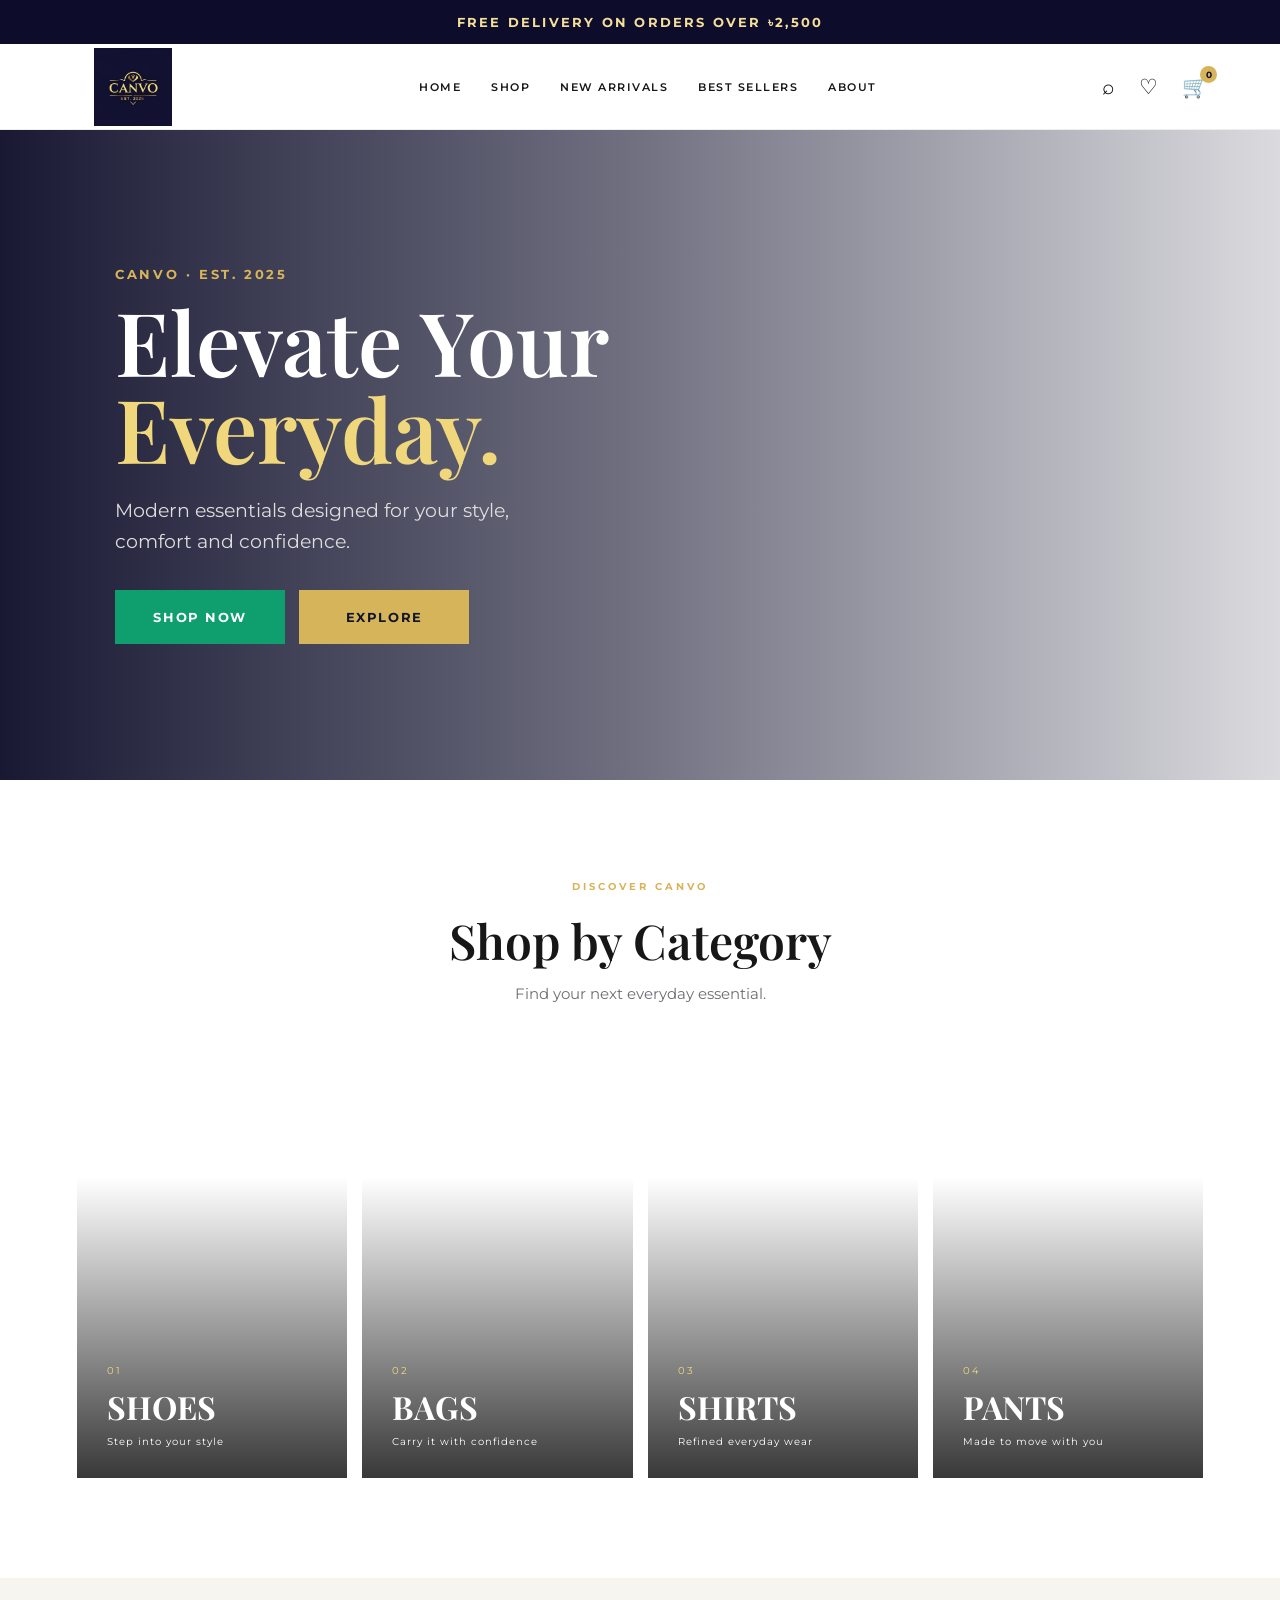
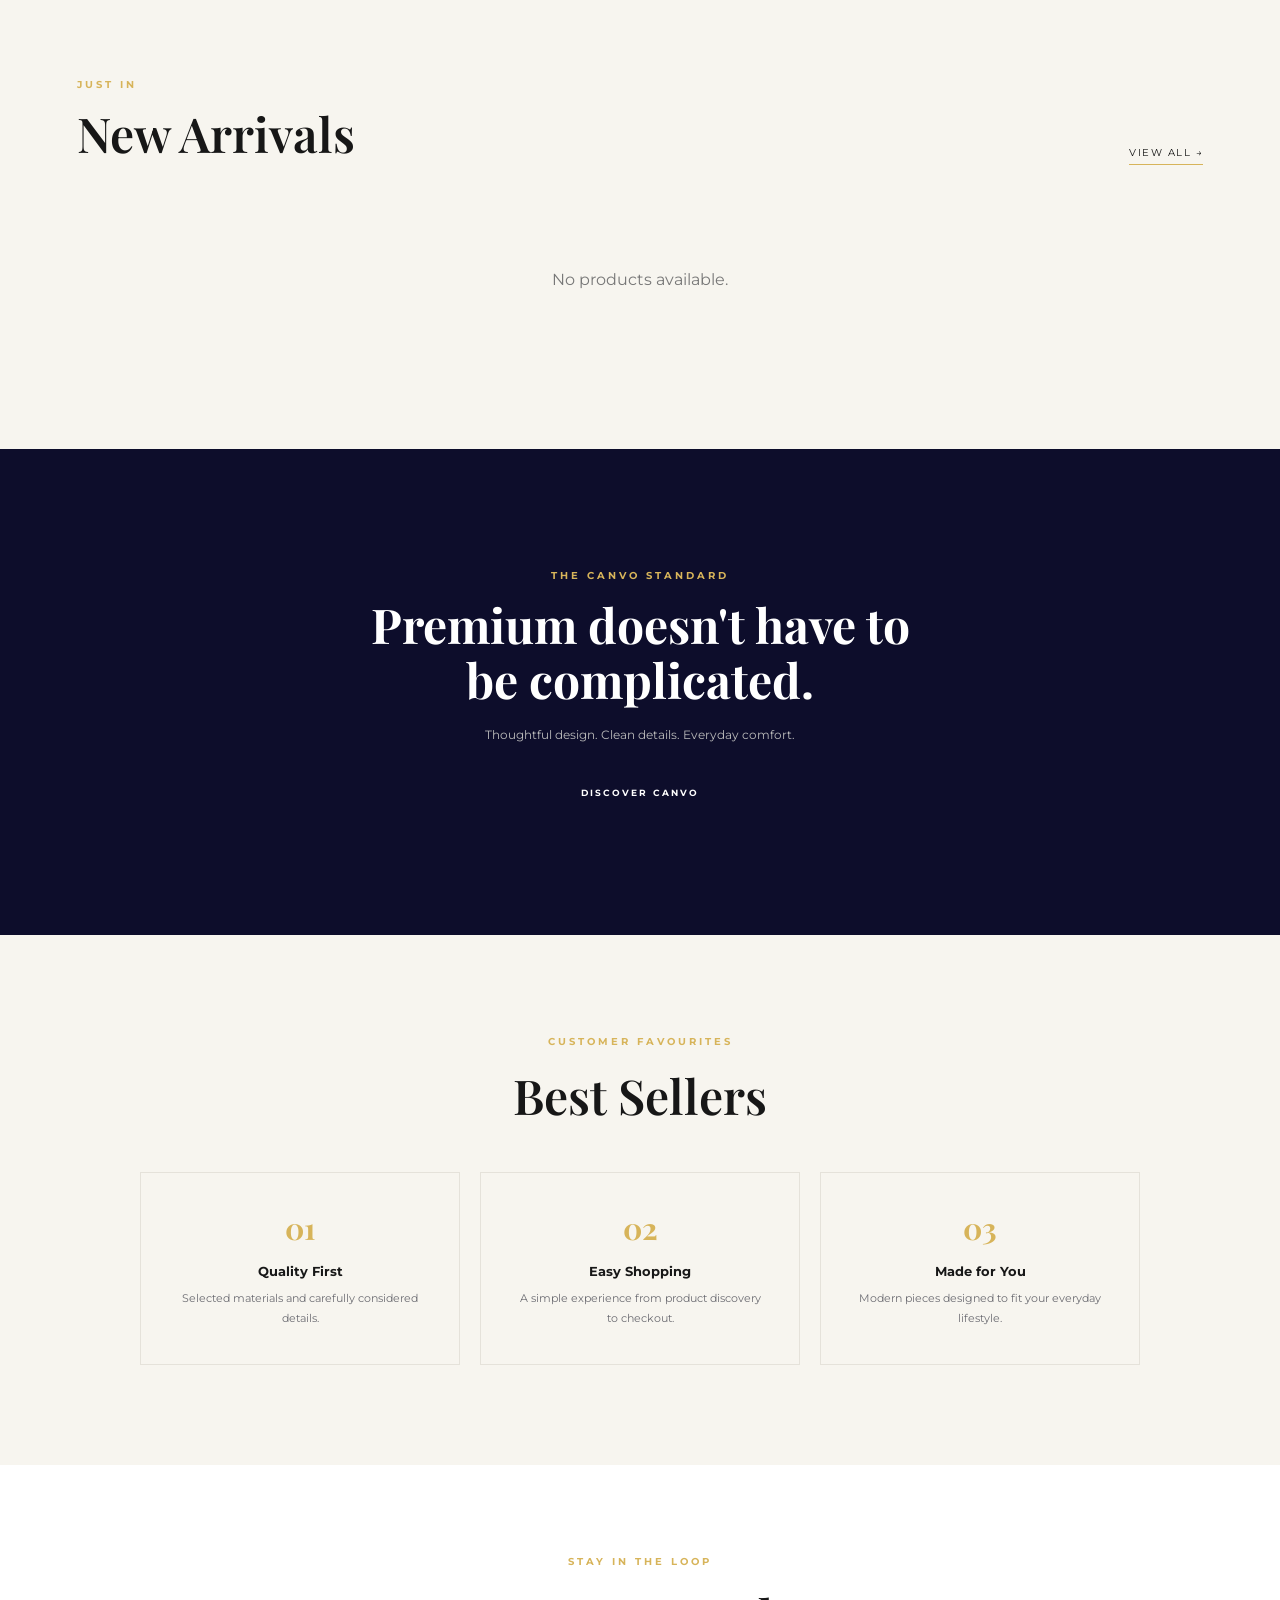
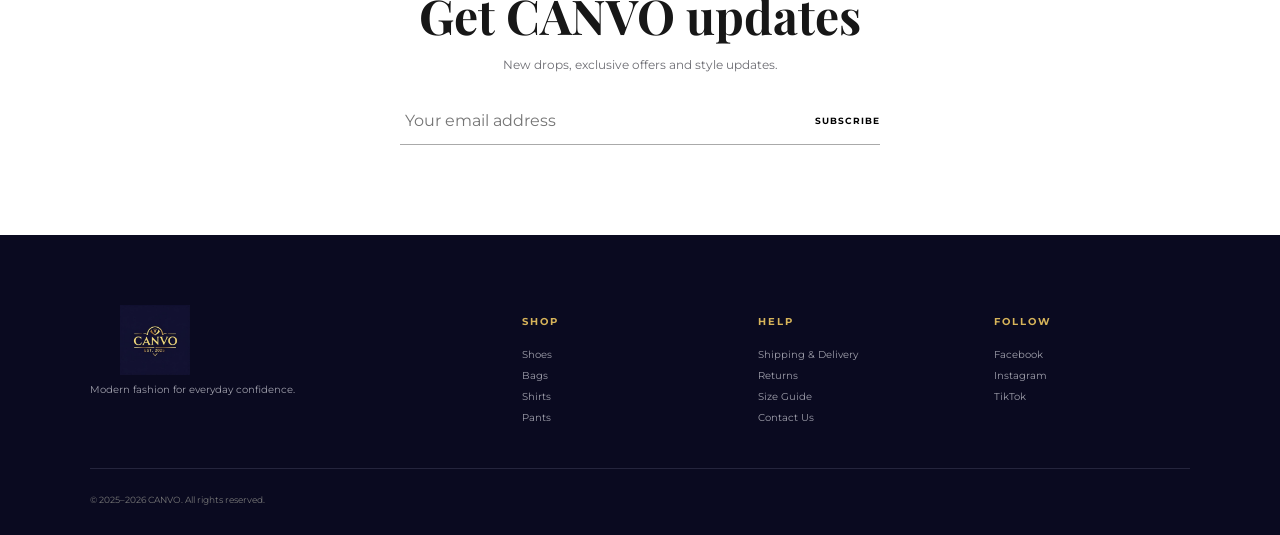
==== index.html @ d77556c6 "Update index.html" ====
<!DOCTYPE html>
<html lang="en">
<head>
  <meta charset="UTF-8">
  <meta name="viewport" content="width=device-width, initial-scale=1.0">

  <title>CANVO — Modern Fashion</title>

  <meta
    name="description"
    content="CANVO — Premium modern fashion. Shoes, bags, shirts and pants."
  >

  <link rel="preconnect" href="https://fonts.googleapis.com">
  <link rel="preconnect" href="https://fonts.gstatic.com" crossorigin>

  <link
    href="https://fonts.googleapis.com/css2?family=Montserrat:wght@400;500;600;700&family=Playfair+Display:wght@500;600;700&display=swap"
    rel="stylesheet"
  >

  <link rel="stylesheet" href="css/style.css">

  <!-- CANVO homepage improvements -->
  <style>
    .topbar {
      min-height: 44px !important;
      display: flex !important;
      align-items: center !important;
      justify-content: center !important;
      padding: 10px 16px !important;
      font-size: 13px !important;
      font-weight: 700 !important;
      letter-spacing: .17em !important;
      line-height: 1.4 !important;
      text-align: center !important;
    }
    .header { min-height: 86px !important; }
    .brand {
      display: inline-flex !important;
      width: 138px !important;
      height: 82px !important;
      align-items: center !important;
      justify-content: center !important;
      flex: 0 0 138px !important;
      overflow: visible !important;
    }
    .brand img {
      display: block !important;
      width: 126px !important;
      height: 78px !important;
      max-width: none !important;
      object-fit: contain !important;
    }
    .hero-content .eyebrow { font-size: 13px !important; letter-spacing: .2em !important; }
    .hero-content h1 { font-size: clamp(58px, 7vw, 88px) !important; line-height: .99 !important; }
    .hero-content .hero-text { font-size: clamp(16px, 1.45vw, 19px) !important; line-height: 1.65 !important; }
    .section-heading h2, .statement-inner h2, .newsletter h2 { font-size: clamp(36px, 4vw, 48px) !important; }
    .section-heading > p:not(.eyebrow) { font-size: 15px !important; }
    .hero-buttons { display: flex !important; flex-wrap: wrap !important; gap: 14px !important; }
    .hero-buttons .btn {
      min-width: 170px !important;
      min-height: 54px !important;
      padding: 16px 26px !important;
      display: inline-flex !important;
      align-items: center !important;
      justify-content: center !important;
      font-size: 13px !important;
      font-weight: 700 !important;
      letter-spacing: .12em !important;
      border: 1px solid transparent !important;
      transition: transform .18s ease, background .18s ease, color .18s ease !important;
    }
    .hero-buttons .btn-gold {
      background: #0f9f6e !important;
      border-color: #0f9f6e !important;
      color: #fff !important;
    }
    .hero-buttons .btn-gold:hover { background: #087653 !important; border-color: #087653 !important; transform: translateY(-2px); }
    .hero-buttons .btn-outline {
      background: #d6b45a !important;
      border-color: #d6b45a !important;
      color: #11152b !important;
    }
    .hero-buttons .btn-outline:hover { background: #efcf79 !important; border-color: #efcf79 !important; transform: translateY(-2px); }
    .category-card { cursor: pointer; }
    .category-card:focus-visible { outline: 3px solid #0f9f6e; outline-offset: 4px; }
    .section-heading .category-filter-note { margin-top: 8px; color: #0f9f6e; font-weight: 600; }

    /* Reliable, independently scrollable cart drawer */
    #cartPanel.cart-panel {
      position: fixed !important;
      inset: 0 !important;
      z-index: 10000 !important;
      display: flex !important;
      justify-content: flex-end !important;
      visibility: hidden !important;
      opacity: 0 !important;
      pointer-events: none !important;
      background: transparent !important;
      transition: opacity .2s ease, visibility .2s ease !important;
      overflow: hidden !important;
    }
    #cartPanel.cart-panel.active {
      visibility: visible !important;
      opacity: 1 !important;
      pointer-events: auto !important;
      background: rgba(8, 12, 28, .48) !important;
    }
    #cartPanel .cart-overlay {
      position: absolute !important;
      inset: 0 !important;
      display: block !important;
      border: 0 !important;
      padding: 0 !important;
      background: transparent !important;
      cursor: pointer !important;
    }
    #cartPanel .cart-drawer {
      position: relative !important;
      z-index: 1 !important;
      display: flex !important;
      flex-direction: column !important;
      width: min(440px, 94vw) !important;
      height: 100% !important;
      max-height: 100dvh !important;
      margin-left: auto !important;
      padding: 0 !important;
      background: #fff !important;
      box-shadow: -12px 0 36px rgba(0,0,0,.18) !important;
      transform: translateX(100%) !important;
      transition: transform .25s ease !important;
      overflow: hidden !important;
    }
    #cartPanel.active .cart-drawer { transform: translateX(0) !important; }
    #cartPanel .cart-head {
      flex: 0 0 auto !important;
      display: flex !important;
      align-items: center !important;
      justify-content: space-between !important;
      gap: 16px !important;
      padding: 20px 22px !important;
      border-bottom: 1px solid #e8e8e8 !important;
      background: #fff !important;
    }
    #cartPanel .cart-head h3 { margin: 0 !important; font-size: 24px !important; }
    #cartPanel .cart-head button {
      width: 40px !important; height: 40px !important; border: 0 !important;
      background: #f3f4f6 !important; color: #111 !important; font-size: 27px !important;
      cursor: pointer !important; border-radius: 50% !important;
    }
    #cartPanel #cartItems {
      display: block !important;
      flex: 1 1 auto !important;
      min-height: 0 !important;
      overflow-y: auto !important;
      overscroll-behavior: contain !important;
      -webkit-overflow-scrolling: touch !important;
      padding: 16px 22px !important;
    }
    #cartPanel .cart-total {
      flex: 0 0 auto !important;
      display: flex !important;
      justify-content: space-between !important;
      gap: 16px !important;
      padding: 18px 22px !important;
      border-top: 1px solid #e8e8e8 !important;
      background: #fff !important;
      font-size: 17px !important;
    }
    #cartPanel .cart-checkout {
      flex: 0 0 auto !important;
      width: calc(100% - 44px) !important;
      min-height: 52px !important;
      margin: 0 22px 22px !important;
      border: 0 !important;
      background: #0f9f6e !important;
      color: #fff !important;
      font-weight: 700 !important;
      cursor: pointer !important;
    }
    body.cart-open { overflow: hidden !important; }
    @media (max-width: 700px) {
      .header { min-height: 74px !important; }
      .brand { width: 108px !important; height: 68px !important; flex-basis: 108px !important; }
      .brand img { width: 100px !important; height: 64px !important; }
      .topbar { font-size: 11px !important; letter-spacing: .1em !important; }
      .hero-content h1 { font-size: clamp(46px, 12vw, 66px) !important; }
      .hero-buttons .btn { min-width: 145px !important; min-height: 50px !important; padding: 14px 18px !important; }
    }
  </style>
</head>

<body>

  <!-- ====================================================
       TOP BAR
  ====================================================== -->

<div
  class="topbar"
  id="shippingBanner"
>
  FREE DELIVERY ON ORDERS OVER ৳2,500
</div>


  <!-- =====================================================
       HEADER
  ====================================================== -->

  <header class="header">

    <a class="brand" href="index.html">
      <img
        src="images/logo.png"
        alt="CANVO logo"
      >
    </a>


    <nav class="nav" id="nav">

      <a href="#home">
        Home
      </a>

      <a href="shop.html">
        Shop
      </a>

      <a href="#new-arrivals" data-show-all-products>
        New Arrivals
      </a>

      <a href="shop.html">
        Best Sellers
      </a>

      <a href="#about">
        About
      </a>

    </nav>


    <div class="header-actions">

      <button
        aria-label="Search"
        class="icon-btn"
        onclick="openSearch()"
        type="button"
      >
        ⌕
      </button>


      <button
        aria-label="Wishlist"
        class="icon-btn"
        onclick="openWishlist()"
        type="button"
      >
        ♡
      </button>


      <button
        aria-label="Cart"
        class="icon-btn cart-btn"
        onclick="openCart()"
        type="button"
      >
        🛒

        <span id="cartCount">
          0
        </span>

      </button>


      <button
        class="menu-btn"
        onclick="toggleMenu()"
        type="button"
      >
        ☰
      </button>

    </div>

  </header>


  <!-- =====================================================
       MAIN
  ====================================================== -->

  <main>


    <!-- ===================================================
         HERO
    ==================================================== -->

    <section
      class="hero"
      id="home"
    >

      <div class="hero-overlay"></div>


      <div class="hero-content">

        <p class="eyebrow">
          CANVO · EST. 2025
        </p>


        <h1>
          Elevate Your<br>
          <span>Everyday.</span>
        </h1>


        <p class="hero-text">
          Modern essentials designed for your style,
          comfort and confidence.
        </p>


        <div class="hero-buttons">

          <a
            href="#new-arrivals"
            class="btn btn-gold"
            data-show-all-products
          >
            SHOP NOW
          </a>


          <a
            href="#categories"
            class="btn btn-outline"
          >
            EXPLORE
          </a>

        </div>

      </div>

    </section>


    <!-- ===================================================
         CATEGORIES
    ==================================================== -->

    <section
      class="section"
      id="categories"
    >

      <div class="section-heading">

        <p class="eyebrow">
          DISCOVER CANVO
        </p>


        <h2>
          Shop by Category
        </h2>


        <p>
          Find your next everyday essential.
        </p>

      </div>


      <div class="category-grid">

        <a
          class="category-card shoes"
          href="#new-arrivals"
          data-category="Shoes"
        >

          <div>

            <span>
              01
            </span>

            <h3>
              SHOES
            </h3>

            <p>
              Step into your style
            </p>

          </div>

        </a>


        <a
          class="category-card bags"
          href="#new-arrivals"
          data-category="Bags"
        >

          <div>

            <span>
              02
            </span>

            <h3>
              BAGS
            </h3>

            <p>
              Carry it with confidence
            </p>

          </div>

        </a>


        <a
          class="category-card shirts"
          href="#new-arrivals"
          data-category="Shirts"
        >

          <div>

            <span>
              03
            </span>

            <h3>
              SHIRTS
            </h3>

            <p>
              Refined everyday wear
            </p>

          </div>

        </a>


        <a
          class="category-card pants"
          href="#new-arrivals"
          data-category="Pants"
        >

          <div>

            <span>
              04
            </span>

            <h3>
              PANTS
            </h3>

            <p>
              Made to move with you
            </p>

          </div>

        </a>

      </div>

    </section>


    <!-- ===================================================
         NEW ARRIVALS
    ==================================================== -->

    <section
      class="section light"
      id="new-arrivals"
    >

      <div class="section-heading row-heading">

        <div>

          <p class="eyebrow">
            JUST IN
          </p>

          <h2 id="productGridHeading">
            New Arrivals
          </h2>
          <p id="productFilterStatus" class="category-filter-note" aria-live="polite" hidden></p>

        </div>


        <a
          class="text-link"
          href="shop.html"
        >
          View all →
        </a>

      </div>


      <!-- Products loaded from D1 -->

      <div
        class="product-grid"
        id="productGrid"
      ></div>

    </section>


    <!-- ===================================================
         STATEMENT
    ==================================================== -->

    <section class="statement">

      <div class="statement-inner">

        <p class="eyebrow">
          THE CANVO STANDARD
        </p>


        <h2>
          Premium doesn't have to<br>
          be complicated.
        </h2>


        <p>
          Thoughtful design. Clean details.
          Everyday comfort.
        </p>


        <a
          href="#best-sellers"
          class="btn btn-light"
        >
          DISCOVER CANVO
        </a>

      </div>

    </section>


    <!-- ===================================================
         BEST SELLERS
    ==================================================== -->

    <section
      class="section light"
      id="best-sellers"
    >

      <div class="section-heading">

        <p class="eyebrow">
          CUSTOMER FAVOURITES
        </p>


        <h2>
          Best Sellers
        </h2>

      </div>


      <div class="features">

        <div>

          <strong>
            01
          </strong>

          <h3>
            Quality First
          </h3>

          <p>
            Selected materials and carefully
            considered details.
          </p>

        </div>


        <div>

          <strong>
            02
          </strong>

          <h3>
            Easy Shopping
          </h3>

          <p>
            A simple experience from product
            discovery to checkout.
          </p>

        </div>


        <div>

          <strong>
            03
          </strong>

          <h3>
            Made for You
          </h3>

          <p>
            Modern pieces designed to fit your
            everyday lifestyle.
          </p>

        </div>

      </div>

    </section>


    <!-- ===================================================
         NEWSLETTER
    ==================================================== -->

    <section
      class="newsletter"
      id="about"
    >

      <p class="eyebrow">
        STAY IN THE LOOP
      </p>


      <h2>
        Get CANVO updates
      </h2>


      <p>
        New drops, exclusive offers and style updates.
      </p>


      <form
        onsubmit="subscribe(event)"
      >

        <input
          type="email"
          placeholder="Your email address"
          required
        >


        <button type="submit">
          SUBSCRIBE
        </button>

      </form>

    </section>

  </main>


  <!-- =====================================================
       FOOTER
  ====================================================== -->

  <footer class="footer">

    <div class="footer-brand">

      <img
        src="images/logo.png"
        alt="CANVO"
      >

      <p>
        Modern fashion for everyday confidence.
      </p>

    </div>


    <div>

      <h4>
        SHOP
      </h4>

      <a href="#categories">
        Shoes
      </a>

      <a href="#categories">
        Bags
      </a>

      <a href="#categories">
        Shirts
      </a>

      <a href="#categories">
        Pants
      </a>

    </div>


    <div>

      <h4>
        HELP
      </h4>

      <a href="#">
        Shipping & Delivery
      </a>

      <a href="#">
        Returns
      </a>

      <a href="#">
        Size Guide
      </a>

      <a href="#">
        Contact Us
      </a>

    </div>


    <div>

      <h4>
        FOLLOW
      </h4>

      <a href="#">
        Facebook
      </a>

      <a href="#">
        Instagram
      </a>

      <a href="#">
        TikTok
      </a>

    </div>


    <div class="copyright">

      © 2025–2026 CANVO.
      All rights reserved.

    </div>

  </footer>


  <!-- =====================================================
       SEARCH MODAL
  ====================================================== -->

  <div
    class="search-modal"
    id="searchModal"
  >

    <button
      class="close"
      onclick="closeSearch()"
      type="button"
    >
      ×
    </button>


    <div>

      <p class="eyebrow">
        SEARCH CANVO
      </p>


      <input
        id="searchInput"
        type="text"
        placeholder="Search products..."
        onkeyup="searchProducts()"
      >


      <div
        id="searchResults"
      ></div>

    </div>

  </div>


  <!-- =====================================================
       PRODUCT DETAILS MODAL
  ====================================================== -->

  <div
    class="product-modal"
    id="productModal"
  >

    <div
      class="product-modal-overlay"
      onclick="closeProductDetails()"
    ></div>


    <div class="product-modal-content">

      <!-- Close -->

      <button
        class="product-modal-close"
        onclick="closeProductDetails()"
        type="button"
        aria-label="Close product details"
      >
        ×
      </button>


      <div class="product-detail-grid">


        <!-- ===============================================
             PRODUCT IMAGE
        ================================================ -->

        <div class="product-detail-image">

          <img
            id="detailProductImage"
            src=""
            alt=""
          >

        </div>


        <!-- ===============================================
             PRODUCT INFORMATION
        ================================================ -->

        <div class="product-detail-info">


          <p
            class="eyebrow"
            id="detailProductCategory"
          >
          </p>


          <h2
            id="detailProductName"
          >
          </h2>


          <div class="detail-price">

            <strong
              id="detailProductPrice"
            >
            </strong>


            <span
              id="detailProductOldPrice"
              class="old-price"
            >
            </span>

          </div>


          <p
            id="detailProductDescription"
            class="detail-description"
          >
          </p>


          <!-- =============================================
               SIZE
          ============================================== -->

          <div
            class="variant-section"
            id="sizeSection"
          >

            <div class="variant-label-row">

              <strong>
                Size
              </strong>

              <span
                id="selectedSizeText"
              >
              </span>

            </div>


            <div
              class="variant-options"
              id="sizeOptions"
            ></div>

          </div>


          <!-- =============================================
               COLOR
          ============================================== -->

          <div
            class="variant-section"
            id="colorSection"
          >

            <div class="variant-label-row">

              <strong>
                Color
              </strong>

              <span
                id="selectedColorText"
              >
              </span>

            </div>


            <div
              class="variant-options"
              id="colorOptions"
            ></div>

          </div>


          <!-- =============================================
               STOCK
          ============================================== -->

          <div
            class="detail-stock"
            id="detailStock"
          >
            Select a variant
          </div>


          <!-- =============================================
               QUANTITY
          ============================================== -->

          <div class="quantity-section">

            <strong>
              Quantity
            </strong>


            <div class="quantity-control">

              <button
                type="button"
                onclick="decreaseDetailQuantity()"
              >
                −
              </button>


              <span
                id="detailQuantity"
              >
                1
              </span>


              <button
                type="button"
                onclick="increaseDetailQuantity()"
              >
                +
              </button>

            </div>

          </div>


 <!-- =============================================
     PRODUCT ACTION BUTTONS
============================================== -->

<div class="detail-action-buttons">

  <button
    id="detailBuyNow"
    class="detail-buy-btn"
    onclick="buyNowSelectedVariant()"
    type="button"
    disabled
  >
    BUY NOW
  </button>

  <button
    id="detailAddToCart"
    class="add-btn detail-add-btn"
    onclick="addSelectedVariantToCart()"
    type="button"
    disabled
  >
    ADD TO CART
  </button>

</div>

  <!-- =====================================================
       CART DRAWER
  ====================================================== -->
  <div class="cart-panel" id="cartPanel" aria-hidden="true">
    <button class="cart-overlay" type="button" onclick="closeCart()" aria-label="Close cart overlay"></button>
    <aside class="cart-drawer" role="dialog" aria-modal="true" aria-label="Shopping cart">
      <div class="cart-head">
        <h3>Your Cart</h3>
        <button onclick="closeCart()" type="button" aria-label="Close cart">×</button>
      </div>
      <div id="cartItems"><p class="empty">Your cart is empty.</p></div>
      <div class="cart-total"><span>Total</span><strong id="cartTotal">৳0</strong></div>
      <button class="cart-checkout" onclick="checkout()" type="button">CHECKOUT</button>
    </aside>
  </div>


  <!-- =====================================================
       TOAST
  ====================================================== -->

  <div
    class="toast"
    id="toast"
  ></div>


  <!-- =====================================================
       SCRIPTS
  ====================================================== -->

  <script src="js/products.js"></script>
  <script src="js/app.js"></script>

<script>

async function loadShippingBanner() {

  const banner =
    document.getElementById(
      "shippingBanner"
    );

  if (!banner) {
    return;
  }

  try {

    const response =
      await fetch(
        "/api/settings/shipping"
      );

    const data =
      await response.json();

    if (
      !response.ok ||
      !data.ok
    ) {
      return;
    }

    const threshold =
      Number(
        data.settings
          .freeShippingThreshold
      );

    banner.textContent =
      `FREE DELIVERY ON ORDERS ৳${threshold.toLocaleString("en-BD")} OR MORE`;

  } catch (error) {

    console.error(
      "Shipping banner error:",
      error
    );

  }

}


document.addEventListener(
  "DOMContentLoaded",
  loadShippingBanner
);

</script>
          
</body>
</html>
---- css/style.css ----
:root{
  --navy:#0d0d2b;
  --navy2:#15163b;
  --gold:#d7b45a;
  --gold-light:#f0d77c;
  --cream:#f7f5ef;
  --white:#fff;
  --text:#171717;
  --muted:#6d6d73;
  --border:#e5e2da;
  --serif:"Playfair Display",serif;
  --sans:"Montserrat",sans-serif;
}

*{
  box-sizing:border-box;
  margin:0;
  padding:0
}

html{
  scroll-behavior:smooth
}

body{
  font-family:var(--sans);
  color:var(--text);
  background:#fff
}

a{
  text-decoration:none;
  color:inherit
}

button,
input{
  font:inherit
}

.topbar{
  height:34px;
  background:var(--navy);
  color:#f5df9b;
  display:flex;
  align-items:center;
  justify-content:center;
  font-size:10px;
  letter-spacing:2px;
  font-weight:600
}

.header{
  height:86px;
  padding:0 5%;
  display:flex;
  align-items:center;
  justify-content:space-between;
  background:#fff;
  border-bottom:1px solid #eee;
  position:sticky;
  top:0;
  z-index:50
}

.brand img{
  width:115px;
  height:65px;
  object-fit:contain
}

.nav{
  display:flex;
  gap:30px;
  font-size:11px;
  letter-spacing:1.5px;
  text-transform:uppercase;
  font-weight:600
}

.nav a{
  position:relative;
  padding:34px 0
}

.nav a:after{
  content:"";
  position:absolute;
  bottom:25px;
  left:0;
  width:0;
  height:1px;
  background:var(--gold);
  transition:.3s
}

.nav a:hover:after{
  width:100%
}

.header-actions{
  display:flex;
  align-items:center;
  gap:8px
}

.icon-btn,
.menu-btn{
  border:0;
  background:none;
  cursor:pointer;
  font-size:21px;
  padding:8px
}

.cart-btn{
  position:relative
}

#cartCount{
  position:absolute;
  top:0;
  right:-1px;
  background:var(--gold);
  color:var(--navy);
  font-size:9px;
  width:17px;
  height:17px;
  border-radius:50%;
  display:grid;
  place-items:center;
  font-weight:700
}

.menu-btn{
  display:none
}

.hero{
  min-height:650px;
  position:relative;
  display:flex;
  align-items:center;
  background:
    linear-gradient(
      90deg,
      rgba(10,10,39,.94),
      rgba(10,10,39,.58),
      rgba(10,10,39,.15)
    ),
    url("https://images.unsplash.com/photo-1445205170230-053b83016050?auto=format&fit=crop&w=2000&q=85")
    center/cover
}

.hero-content{
  position:relative;
  z-index:2;
  color:#fff;
  margin-left:9%;
  max-width:620px
}

.eyebrow{
  font-size:10px;
  letter-spacing:3px;
  color:var(--gold);
  font-weight:700;
  margin-bottom:18px
}

.hero h1{
  font-family:var(--serif);
  font-size:76px;
  line-height:1.03;
  font-weight:600
}

.hero h1 span{
  color:var(--gold-light)
}

.hero-text{
  max-width:470px;
  color:#ddd;
  margin:25px 0 32px;
  font-size:14px;
  line-height:1.9
}

.hero-buttons{
  display:flex;
  gap:12px
}

.btn{
  display:inline-flex;
  justify-content:center;
  align-items:center;
  min-width:150px;
  height:48px;
  padding:0 25px;
  font-size:10px;
  letter-spacing:2px;
  font-weight:700;
  cursor:pointer;
  border:1px solid transparent
}

.btn-gold{
  background:var(--gold);
  color:var(--navy)
}

.btn-gold:hover{
  background:var(--gold-light)
}

.btn-outline{
  border-color:#fff;
  color:#fff
}

.btn-outline:hover{
  background:#fff;
  color:var(--navy)
}

.btn-light{
  background:#fff;
  color:var(--navy)
}

.section{
  padding:100px 6%
}

.section.light{
  background:var(--cream)
}

.section-heading{
  text-align:center;
  margin-bottom:45px
}

.section-heading h2{
  font-family:var(--serif);
  font-size:43px;
  font-weight:600
}

.section-heading>p:last-child{
  color:var(--muted);
  font-size:12px;
  margin-top:12px
}

.row-heading{
  display:flex;
  align-items:end;
  justify-content:space-between;
  text-align:left
}

.row-heading h2{
  margin-top:-5px
}

.text-link{
  font-size:10px;
  letter-spacing:1.5px;
  text-transform:uppercase;
  border-bottom:1px solid var(--gold);
  padding-bottom:5px
}

.category-grid{
  display:grid;
  grid-template-columns:repeat(4,1fr);
  gap:15px
}

.category-card{
  height:430px;
  position:relative;
  overflow:hidden;
  background-size:cover;
  background-position:center;
  display:flex;
  align-items:end;
  color:#fff
}

.category-card:before{
  content:"";
  position:absolute;
  inset:0;
  background:linear-gradient(
    transparent 30%,
    rgba(0,0,0,.78)
  )
}

.category-card>div{
  position:relative;
  padding:30px;
  width:100%
}

.category-card span{
  font-size:10px;
  color:var(--gold-light);
  letter-spacing:2px
}

.category-card h3{
  font-family:var(--serif);
  font-size:32px;
  margin:7px 0
}

.category-card p{
  font-size:10px;
  letter-spacing:1px
}

.shoes{
  background-image:url(
    "https://images.unsplash.com/photo-1542291026-7eec264c27ff?auto=format&fit=crop&w=900&q=85"
  )
}

.bags{
  background-image:url(
    "https://images.unsplash.com/photo-1584917865442-de89df76afd3?auto=format&fit=crop&w=900&q=85"
  )
}

.shirts{
  background-image:url(
    "https://images.unsplash.com/photo-1602810318383-e386cc2a3ccf?auto=format&fit=crop&w=900&q=85"
  )
}

.pants{
  background-image:url(
    "https://images.unsplash.com/photo-1624378439575-d8705ad7ae80?auto=format&fit=crop&w=900&q=85"
  )
}

.product-grid{
  display:grid;
  grid-template-columns:repeat(4,1fr);
  gap:18px
}

.product-card{
  background:#fff;
  position:relative;
  overflow:hidden
}

.product-image{
  height:360px;
  background:#eee;
  overflow:hidden;
  position:relative
}

.product-image img{
  width:100%;
  height:100%;
  object-fit:cover;
  transition:.5s
}

.product-card:hover .product-image img{
  transform:scale(1.04)
}

.badge{
  position:absolute;
  top:14px;
  left:14px;
  background:var(--navy);
  color:#fff;
  padding:7px 10px;
  font-size:8px;
  letter-spacing:1px
}

.wish{
  position:absolute;
  right:13px;
  top:12px;
  border:0;
  background:#fff;
  width:32px;
  height:32px;
  border-radius:50%;
  cursor:pointer;
  font-size:18px
}

.product-info{
  padding:17px 3px
}

.product-info h3{
  font-size:12px;
  font-weight:600
}

.product-info p{
  font-size:11px;
  color:var(--muted);
  margin-top:8px
}

.price{
  margin-top:10px;
  font-size:12px;
  font-weight:700
}

.old-price{
  text-decoration:line-through;
  color:#999;
  margin-left:8px;
  font-weight:400
}

.add-btn{
  width:100%;
  margin-top:13px;
  height:38px;
  border:1px solid var(--navy);
  background:var(--navy);
  color:#fff;
  font-size:9px;
  letter-spacing:1.5px;
  cursor:pointer
}

.add-btn:hover{
  background:var(--gold);
  color:var(--navy);
  border-color:var(--gold)
}

.statement{
  background:var(--navy);
  color:#fff;
  text-align:center;
  padding:120px 20px
}

.statement h2{
  font-family:var(--serif);
  font-size:52px;
  line-height:1.15;
  margin-bottom:20px
}

.statement p:not(.eyebrow){
  color:#bbb;
  font-size:12px;
  margin-bottom:28px
}

.features{
  display:grid;
  grid-template-columns:repeat(3,1fr);
  max-width:1000px;
  margin:auto;
  gap:20px
}

.features>div{
  text-align:center;
  padding:35px;
  border:1px solid var(--border)
}

.features strong{
  font-family:var(--serif);
  font-size:30px;
  color:var(--gold)
}

.features h3{
  font-size:13px;
  margin:15px 0 10px
}

.features p{
  font-size:11px;
  color:var(--muted);
  line-height:1.8
}

.newsletter{
  background:#fff;
  text-align:center;
  padding:90px 20px
}

.newsletter h2{
  font-family:var(--serif);
  font-size:42px
}

.newsletter>p:not(.eyebrow){
  font-size:12px;
  color:var(--muted);
  margin:10px 0 25px
}

.newsletter form{
  display:flex;
  max-width:480px;
  margin:auto;
  border-bottom:1px solid #aaa
}

.newsletter input{
  flex:1;
  border:0;
  padding:14px 5px;
  outline:0
}

.newsletter button{
  border:0;
  background:none;
  font-size:9px;
  font-weight:700;
  letter-spacing:1px;
  cursor:pointer
}

.footer{
  background:#0a0a20;
  color:#fff;
  padding:70px 7% 30px;
  display:grid;
  grid-template-columns:2fr 1fr 1fr 1fr;
  gap:40px;
  position:relative
}

.footer-brand img{
  width:130px;
  height:70px;
  object-fit:contain
}

.footer p,
.footer a{
  display:block;
  color:#9e9eaa;
  font-size:10px;
  line-height:2.1
}

.footer h4{
  font-size:10px;
  letter-spacing:2px;
  color:var(--gold);
  margin:10px 0 16px
}

.footer a:hover{
  color:#fff
}

.copyright{
  grid-column:1/-1;
  border-top:1px solid #25253d;
  padding-top:25px;
  color:#777;
  font-size:9px
}

.search-modal{
  position:fixed;
  inset:0;
  background:rgba(7,7,25,.97);
  z-index:100;
  display:none;
  align-items:center;
  justify-content:center;
  color:#fff;
  padding:30px
}

.search-modal.active{
  display:flex
}

.search-modal>div{
  width:min(700px,100%)
}

.search-modal input{
  width:100%;
  background:none;
  border:0;
  border-bottom:1px solid #777;
  color:#fff;
  font-size:30px;
  padding:15px 0;
  outline:0
}

.search-modal .close{
  position:absolute;
  right:30px;
  top:20px;
  color:#fff;
  background:none;
  border:0;
  font-size:40px;
  cursor:pointer
}

#searchResults{
  margin-top:20px;
  color:#bbb
}

.cart-panel{
  position:fixed;
  right:-420px;
  top:0;
  width:min(420px,100%);
  height:100vh;
  background:#fff;
  z-index:110;
  box-shadow:-10px 0 30px #0002;
  padding:25px;
  transition:.35s;
  overflow:auto
}

.cart-panel.active{
  right:0
}

.cart-head{
  display:flex;
  justify-content:space-between;
  border-bottom:1px solid var(--border);
  padding-bottom:18px
}

.cart-head button{
  border:0;
  background:none;
  font-size:30px;
  cursor:pointer
}

.cart-line{
  display:flex;
  gap:12px;
  padding:16px 0;
  border-bottom:1px solid var(--border)
}

.cart-line img{
  width:70px;
  height:85px;
  object-fit:cover
}

.cart-line h4{
  font-size:11px
}

.cart-line p{
  font-size:11px;
  margin-top:8px
}

.remove{
  margin-top:10px;
  border:0;
  background:none;
  text-decoration:underline;
  font-size:9px;
  cursor:pointer
}

.cart-total{
  display:flex;
  justify-content:space-between;
  margin:25px 0;
  font-size:13px
}

.full{
  width:100%
}

.empty{
  color:#888;
  font-size:12px;
  padding:40px 0;
  text-align:center
}

.toast{
  position:fixed;
  bottom:25px;
  left:50%;
  transform:translate(-50%,20px);
  background:var(--navy);
  color:#fff;
  padding:13px 20px;
  font-size:10px;
  letter-spacing:.5px;
  opacity:0;
  pointer-events:none;
  transition:.3s;
  z-index:200
}

.toast.show{
  opacity:1;
  transform:translate(-50%,0)
}

@media(max-width:900px){

  .nav{
    gap:15px
  }

  .nav a{
    font-size:9px
  }

  .category-grid,
  .product-grid{
    grid-template-columns:repeat(2,1fr)
  }

  .hero h1{
    font-size:58px
  }

  .features{
    grid-template-columns:1fr
  }

}

@media(max-width:650px){

  .header{
    height:72px
  }

  .brand img{
    width:90px;
    height:55px
  }

  .nav{
    display:none;
    position:absolute;
    top:72px;
    left:0;
    right:0;
    background:#fff;
    flex-direction:column;
    padding:20px 7%;
    gap:0;
    border-bottom:1px solid #ddd
  }

  .nav.active{
    display:flex
  }

  .nav a{
    padding:13px 0
  }

  .nav a:after{
    bottom:7px
  }

  .menu-btn{
    display:block
  }

  .hero{
    min-height:580px
  }

  .hero-content{
    margin:0 7%
  }

  .hero h1{
    font-size:48px
  }

  .section{
    padding:70px 5%
  }

  .category-grid,
  .product-grid{
    grid-template-columns:1fr 1fr;
    gap:10px
  }

  .category-card{
    height:280px
  }

  .product-image{
    height:250px
  }

  .statement h2{
    font-size:38px
  }

  .footer{
    grid-template-columns:1fr 1fr
  }

  .footer-brand{
    grid-column:1/-1
  }

}

@media(max-width:430px){

  .category-grid,
  .product-grid{
    grid-template-columns:1fr
  }

  .product-image{
    height:360px
  }

  .hero h1{
    font-size:43px
  }

  .footer{
    grid-template-columns:1fr
  }

}


/* =========================================================
   SHOP PAGE ADDITIONS
========================================================= */

.page-hero{
  background:var(--cream);
  padding:72px 6% 55px;
  text-align:center;
  border-bottom:1px solid var(--border)
}

.eyebrow{
  font-size:10px;
  letter-spacing:3px;
  color:var(--gold);
  font-weight:700;
  margin-bottom:15px
}

.page-hero h1{
  font-family:var(--serif);
  font-size:58px;
  font-weight:600
}

.page-hero p{
  color:var(--muted);
  font-size:12px;
  margin-top:12px
}

.shop-wrap{
  padding:55px 5% 90px;
  background:#fff
}

.shop-toolbar{
  display:flex;
  align-items:center;
  justify-content:space-between;
  gap:20px;
  margin-bottom:28px
}

.category-tabs{
  display:flex;
  gap:8px;
  flex-wrap:wrap
}

.category-tabs button{
  border:1px solid #ddd;
  background:#fff;
  padding:11px 17px;
  font-size:9px;
  letter-spacing:1.5px;
  text-transform:uppercase;
  cursor:pointer
}

.category-tabs button:hover,
.category-tabs button.active{
  background:var(--navy);
  border-color:var(--navy);
  color:#fff
}

.toolbar-right{
  display:flex;
  gap:10px;
  align-items:center
}

.search-box{
  border:1px solid #ddd;
  display:flex;
  align-items:center;
  padding:0 12px;
  height:38px;
  width:210px
}

.search-box input{
  border:0;
  outline:0;
  width:100%;
  font-size:10px
}

.sort-select{
  height:38px;
  border:1px solid #ddd;
  background:#fff;
  padding:0 10px;
  font-size:9px;
  outline:0
}

.result-count{
  font-size:10px;
  color:var(--muted);
  margin-bottom:22px
}

.product-grid{
  display:grid;
  grid-template-columns:repeat(4,1fr);
  gap:18px
}

.product-card{
  background:#fff;
  position:relative;
  overflow:hidden
}

.product-image{
  height:360px;
  background:#eee;
  overflow:hidden;
  position:relative
}

.product-image img{
  width:100%;
  height:100%;
  object-fit:cover;
  transition:.5s
}

.product-card:hover .product-image img{
  transform:scale(1.04)
}

.badge{
  position:absolute;
  top:14px;
  left:14px;
  background:var(--navy);
  color:#fff;
  padding:7px 10px;
  font-size:8px;
  letter-spacing:1px;
  z-index:2
}

.wish{
  position:absolute;
  right:13px;
  top:12px;
  border:0;
  background:#fff;
  width:34px;
  height:34px;
  border-radius:50%;
  cursor:pointer;
  font-size:18px;
  z-index:2
}

.product-info{
  padding:16px 3px
}

.product-info h3{
  font-size:12px;
  font-weight:600
}

.product-info p{
  font-size:11px;
  color:var(--muted);
  margin-top:7px
}

.price{
  margin-top:9px;
  font-size:12px;
  font-weight:700
}

.old-price{
  text-decoration:line-through;
  color:#999;
  margin-left:8px;
  font-weight:400
}

.add-btn{
  width:100%;
  margin-top:13px;
  height:38px;
  border:1px solid var(--navy);
  background:var(--navy);
  color:#fff;
  font-size:9px;
  letter-spacing:1.5px;
  cursor:pointer
}

.add-btn:hover{
  background:var(--gold);
  color:var(--navy);
  border-color:var(--gold)
}

.footer{
  background:#0a0a20;
  color:#fff;
  padding:70px 7% 30px;
  display:grid;
  grid-template-columns:2fr 1fr 1fr 1fr;
  gap:40px
}

.footer-brand img{
  width:130px;
  height:70px;
  object-fit:contain
}

.footer p,
.footer a{
  display:block;
  color:#9e9eaa;
  font-size:10px;
  line-height:2.1
}

.footer h4{
  font-size:10px;
  letter-spacing:2px;
  color:var(--gold);
  margin:10px 0 16px
}

.footer a:hover{
  color:#fff
}

.copyright{
  grid-column:1/-1;
  border-top:1px solid #25253d;
  padding-top:25px;
  color:#777;
  font-size:9px
}

.cart-panel{
  position:fixed;
  right:-420px;
  top:0;
  width:min(420px,100%);
  height:100vh;
  background:#fff;
  z-index:110;
  box-shadow:-10px 0 30px #0002;
  padding:25px;
  transition:.35s;
  overflow:auto
}

.cart-panel.active{
  right:0
}

.cart-head{
  display:flex;
  justify-content:space-between;
  border-bottom:1px solid var(--border);
  padding-bottom:18px
}

.cart-head button{
  border:0;
  background:none;
  font-size:30px;
  cursor:pointer
}

.cart-line{
  display:flex;
  gap:12px;
  padding:16px 0;
  border-bottom:1px solid var(--border)
}

.cart-line img{
  width:70px;
  height:85px;
  object-fit:cover
}

.cart-line h4{
  font-size:11px
}

.cart-line p{
  font-size:11px;
  margin-top:8px
}

.remove{
  margin-top:10px;
  border:0;
  background:none;
  text-decoration:underline;
  font-size:9px;
  cursor:pointer
}

.cart-total{
  display:flex;
  justify-content:space-between;
  margin:25px 0;
  font-size:13px
}

.full{
  width:100%
}

.empty{
  color:#888;
  font-size:12px;
  padding:40px 0;
  text-align:center
}

.btn{
  display:inline-flex;
  justify-content:center;
  align-items:center;
  height:45px;
  padding:0 24px;
  border:0;
  background:var(--navy);
  color:#fff;
  font-size:9px;
  letter-spacing:2px;
  font-weight:700;
  cursor:pointer
}

.toast{
  position:fixed;
  bottom:25px;
  left:50%;
  transform:translate(-50%,20px);
  background:var(--navy);
  color:#fff;
  padding:13px 20px;
  font-size:10px;
  letter-spacing:.5px;
  opacity:0;
  pointer-events:none;
  transition:.3s;
  z-index:200
}

.toast.show{
  opacity:1;
  transform:translate(-50%,0)
}

@media(max-width:1000px){

  .nav{
    gap:15px
  }

  .product-grid{
    grid-template-columns:repeat(3,1fr)
  }

  .shop-toolbar{
    align-items:flex-start;
    flex-direction:column
  }

  .toolbar-right{
    width:100%
  }

  .search-box{
    flex:1
  }

}

@media(max-width:700px){

  .header{
    height:72px
  }

  .brand img{
    width:90px;
    height:55px
  }

  .nav{
    display:none;
    position:absolute;
    top:72px;
    left:0;
    right:0;
    background:#fff;
    flex-direction:column;
    padding:20px 7%;
    gap:0;
    border-bottom:1px solid #ddd
  }

  .nav.active{
    display:flex
  }

  .nav a{
    padding:13px 0
  }

  .nav a:after{
    bottom:7px
  }

  .menu-btn{
    display:block
  }

  .page-hero{
    padding:55px 5% 45px
  }

  .page-hero h1{
    font-size:45px
  }

  .product-grid{
    grid-template-columns:repeat(2,1fr);
    gap:10px
  }

  .product-image{
    height:300px
  }

  .toolbar-right{
    flex-direction:column;
    align-items:stretch
  }

  .search-box{
    width:100%
  }

  .sort-select{
    width:100%
  }

  .footer{
    grid-template-columns:1fr 1fr
  }

  .footer-brand{
    grid-column:1/-1
  }

}

@media(max-width:430px){

  .product-grid{
    grid-template-columns:1fr
  }

  .product-image{
    height:360px
  }

  .footer{
    grid-template-columns:1fr
  }

}


/* =========================================================
   PRODUCT DETAILS MODAL
========================================================= */

.product-modal{
  position:fixed;
  inset:0;
  z-index:150;
  display:none;
  align-items:center;
  justify-content:center;
  padding:30px
}

.product-modal.active{
  display:flex
}


/* ---------------------------------------------------------
   DARK BACKGROUND
--------------------------------------------------------- */

.product-modal-overlay{
  position:absolute;
  inset:0;
  background:rgba(7,7,25,.78);
  backdrop-filter:blur(3px)
}


/* ---------------------------------------------------------
   MODAL BOX
--------------------------------------------------------- */

.product-modal-content{
  position:relative;
  z-index:2;

  width:min(950px,100%);
  max-height:90vh;

  background:#fff;

  overflow-y:auto;

  box-shadow:
    0 25px 80px rgba(0,0,0,.25)
}


/* ---------------------------------------------------------
   CLOSE BUTTON
--------------------------------------------------------- */

.product-modal-close{
  position:absolute;

  top:15px;
  right:18px;

  width:38px;
  height:38px;

  border:0;

  background:#fff;

  color:var(--navy);

  font-size:28px;

  line-height:1;

  cursor:pointer;

  z-index:5;

  display:flex;
  align-items:center;
  justify-content:center
}

.product-modal-close:hover{
  background:var(--navy);
  color:#fff
}


/* ---------------------------------------------------------
   PRODUCT DETAIL GRID
--------------------------------------------------------- */

.product-detail-grid{
  display:grid;

  grid-template-columns:
    minmax(0,1fr)
    minmax(0,1fr)
}


/* ---------------------------------------------------------
   PRODUCT IMAGE
--------------------------------------------------------- */

.product-detail-image{
  background:#f1f1f1;

  min-height:560px;

  /*
    IMPORTANT:
    Gallery thumbnails are inserted below the main image
    by app.js, so they must remain visible.
  */
  overflow:visible;
}

.product-detail-image img{
  width:100%;

  /*
    Fixed image height prevents the image from stretching
    to the full height of the modal/grid.
  */
  height:560px;

  min-height:0;

  display:block;

  object-fit:cover
}


/* ---------------------------------------------------------
   PRODUCT INFORMATION
--------------------------------------------------------- */

.product-detail-info{
  padding:60px 50px;

  display:flex;
  flex-direction:column;

  justify-content:center
}

.product-detail-info .eyebrow{
  margin-bottom:12px
}

.product-detail-info h2{
  font-family:var(--serif);

  font-size:42px;

  line-height:1.1;

  font-weight:600;

  margin-bottom:18px
}


/* ---------------------------------------------------------
   PRICE
--------------------------------------------------------- */

.detail-price{
  display:flex;

  align-items:center;

  gap:4px;

  margin-bottom:20px
}

.detail-price strong{
  font-size:18px;

  font-weight:700;

  color:var(--text)
}

.detail-price .old-price{
  font-size:13px
}


/* ---------------------------------------------------------
   DESCRIPTION
--------------------------------------------------------- */

.detail-description{
  color:var(--muted);

  font-size:12px;

  line-height:1.8;

  margin-bottom:28px
}


/* ---------------------------------------------------------
   VARIANT SECTION
--------------------------------------------------------- */

.variant-section{
  margin-bottom:24px
}

.variant-label-row{
  display:flex;

  align-items:center;

  justify-content:space-between;

  margin-bottom:12px
}

.variant-label-row strong{
  font-size:11px;

  letter-spacing:1px;

  text-transform:uppercase
}

.variant-label-row span{
  color:var(--muted);

  font-size:10px
}


/* ---------------------------------------------------------
   VARIANT OPTIONS
--------------------------------------------------------- */

.variant-options{
  display:flex;

  flex-wrap:wrap;

  gap:8px
}

.variant-option{
  min-width:48px;

  height:40px;

  padding:0 14px;

  border:1px solid #d8d8d8;

  background:#fff;

  color:var(--text);

  font-size:10px;

  cursor:pointer;

  transition:.2s
}

.variant-option:hover{
  border-color:var(--navy)
}

.variant-option.active{
  background:var(--navy);

  border-color:var(--navy);

  color:#fff
}

.variant-option.disabled{
  opacity:.35;

  cursor:not-allowed;

  text-decoration:line-through
}


/* ---------------------------------------------------------
   STOCK
--------------------------------------------------------- */

.detail-stock{
  padding:12px 14px;

  margin-bottom:24px;

  background:var(--cream);

  border-left:3px solid var(--gold);

  color:var(--text);

  font-size:11px
}

.detail-stock.in-stock{
  color:#176b3a
}

.detail-stock.out-of-stock{
  color:#b42318;

  border-left-color:#d64545
}


/* ---------------------------------------------------------
   QUANTITY
--------------------------------------------------------- */

.quantity-section{
  display:flex;

  align-items:center;

  justify-content:space-between;

  margin-bottom:18px
}

.quantity-section>strong{
  font-size:11px;

  letter-spacing:1px;

  text-transform:uppercase
}

.quantity-control{
  display:flex;

  align-items:center;

  border:1px solid #ddd
}

.quantity-control button{
  width:38px;
  height:38px;

  border:0;

  background:#fff;

  color:var(--navy);

  font-size:18px;

  cursor:pointer
}

.quantity-control button:hover{
  background:var(--cream)
}

.quantity-control span{
  width:40px;

  text-align:center;

  font-size:11px;

  font-weight:600
}


/* ---------------------------------------------------------
   PRODUCT ACTION BUTTONS
--------------------------------------------------------- */

.detail-action-buttons{
  display:flex;
  gap:10px;
  width:100%;
  margin-top:5px
}

.detail-action-buttons button{
  flex:1;
  width:50%;
  height:56px;
  margin:0;
  border:0;
  font-family:var(--sans);
  font-size:10px;
  letter-spacing:1.5px;
  font-weight:700;
  text-transform:uppercase;
  cursor:pointer;
  transition:
    background .25s ease,
    transform .2s ease
}


/* BUY NOW */

.detail-buy-btn{
  background:#3da47b;
  border-color:#3da47b;
  color:#fff
}

.detail-buy-btn:hover:not(:disabled){
  background:#32916d
}


/* ADD TO CART */

.detail-action-buttons .detail-add-btn{
  background:#00b34a;
  border-color:#00b34a;
  color:#fff;
  height:56px;
  margin:0
}

.detail-action-buttons .detail-add-btn:hover:not(:disabled){
  background:#009f42;
  border-color:#009f42
}


/* Disabled state */

.detail-action-buttons button:disabled{
  background:#c9c9c9;
  border-color:#c9c9c9;
  color:#fff;
  cursor:not-allowed;
  opacity:.8
}


/* ---------------------------------------------------------
   PRODUCT ACTION BUTTONS - MOBILE
--------------------------------------------------------- */

@media (max-width:500px){

  .detail-action-buttons{
    flex-direction:column;
    gap:10px
  }

  .detail-action-buttons button{
    width:100%
  }

}


/* =========================================================
   PRODUCT MODAL RESPONSIVE
========================================================= */

@media (max-width:800px){

  .product-modal{
    padding:15px
  }

  .product-detail-grid{
    grid-template-columns:1fr
  }

  .product-detail-image{
    min-height:350px;

    max-height:none;

    overflow:visible
  }

  .product-detail-image img{
    width:100%;

    height:450px;

    min-height:0;

    max-height:none;

    object-fit:cover
  }

  .product-detail-info{
    padding:35px 28px
  }

  .product-detail-info h2{
    font-size:34px
  }

}


@media (max-width:500px){

  .product-modal{
    padding:0
  }

  .product-modal-content{
    width:100%;

    max-height:100vh;

    min-height:100vh
  }

  .product-detail-image{
    min-height:320px;

    overflow:visible
  }

  .product-detail-image img{
    width:100%;

    height:320px;

    min-height:0;

    object-fit:cover
  }

  .product-detail-info{
    padding:30px 20px
  }

  .product-detail-info h2{
    font-size:30px
  }

}


/* ========================================================
   CART ITEM - COMPACT PRODUCT IMAGE
======================================================== */

.cart-item{
  display:grid;
  grid-template-columns:72px 1fr auto;
  gap:14px;
  align-items:center
}

.cart-item img{
  width:72px !important;
  height:72px !important;
  object-fit:cover !important;
  border-radius:8px;
  display:block
}

.cart-item .cart-info{
  min-width:0
}

.cart-item .cart-name{
  font-size:15px;
  font-weight:600;
  line-height:1.3
}

.cart-item .cart-price{
  font-size:14px;
  margin-top:4px
}

.cart-item .cart-quantity{
  display:flex;
  align-items:center;
  gap:8px;
  margin-top:8px
}

.cart-item .cart-quantity button{
  width:28px;
  height:28px;
  padding:0;
  border-radius:50%
}

.cart-item .cart-remove{
  width:32px;
  height:32px;
  padding:0
}
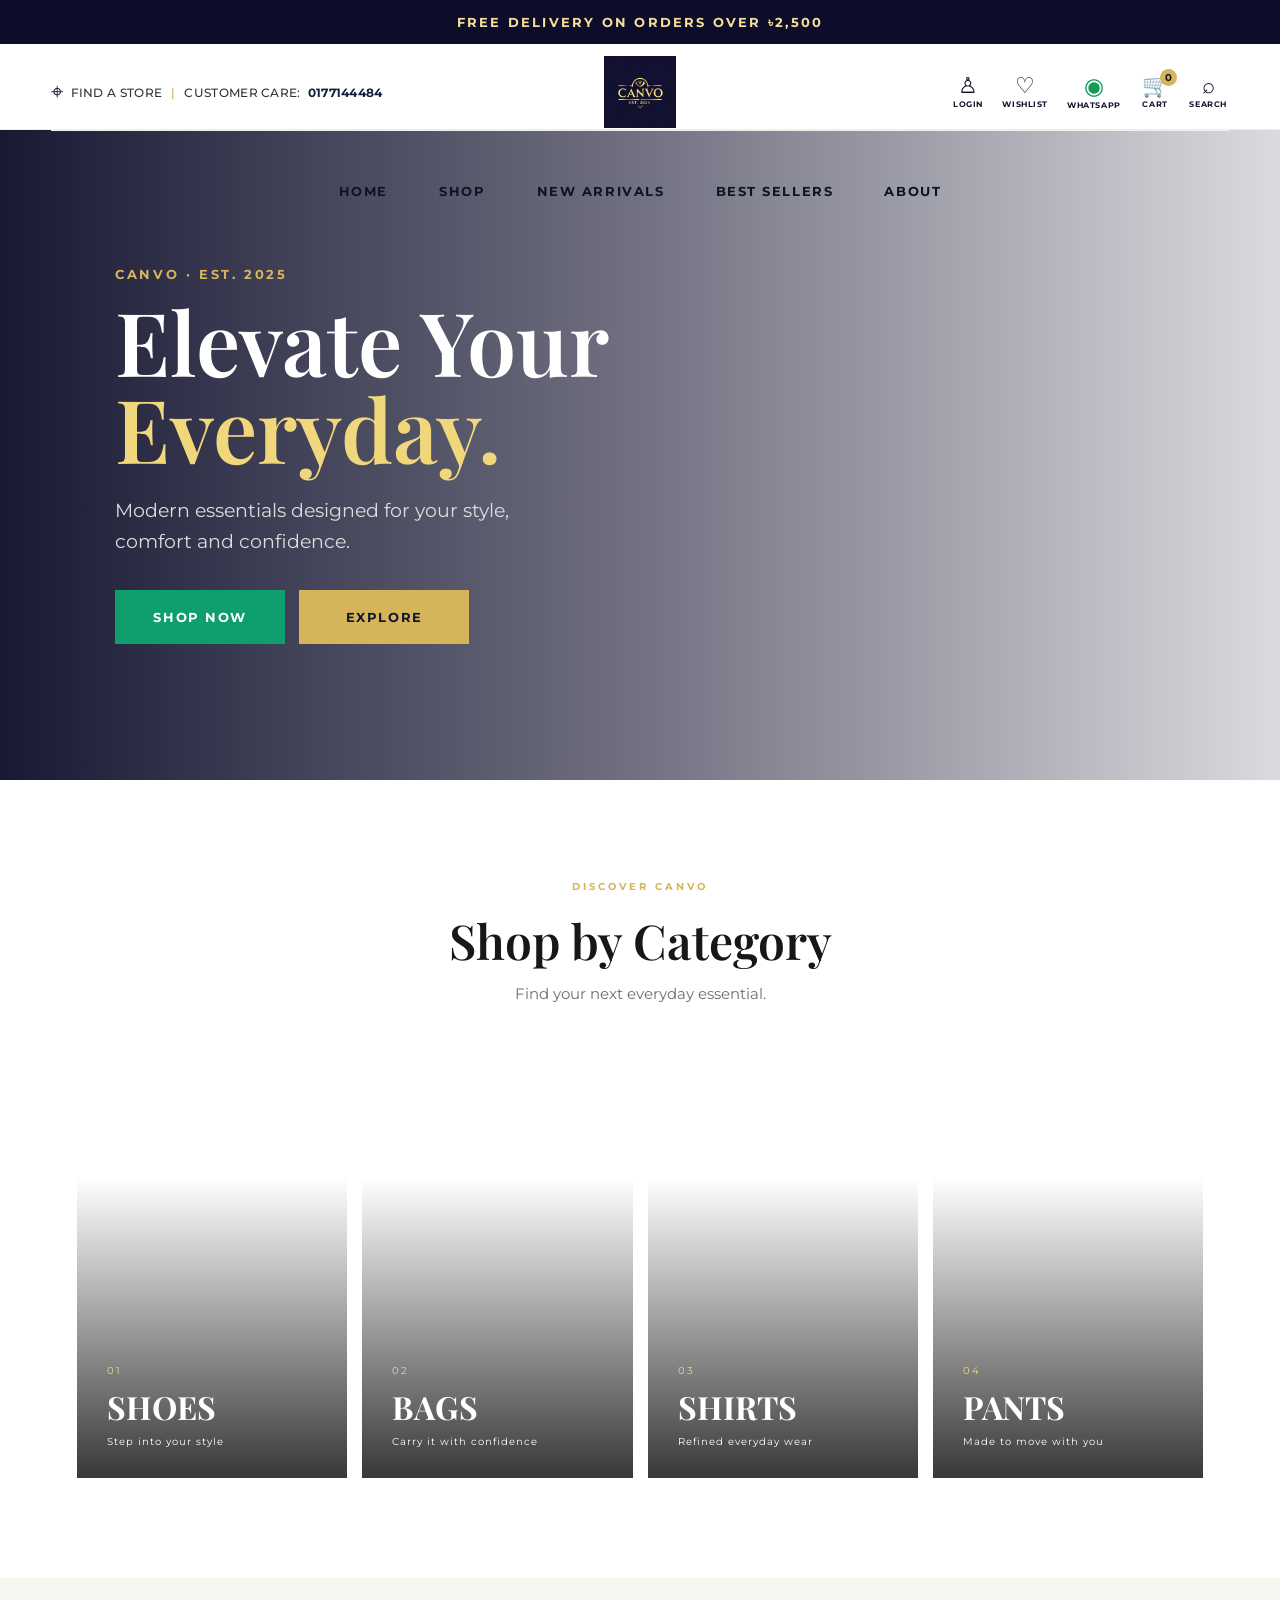
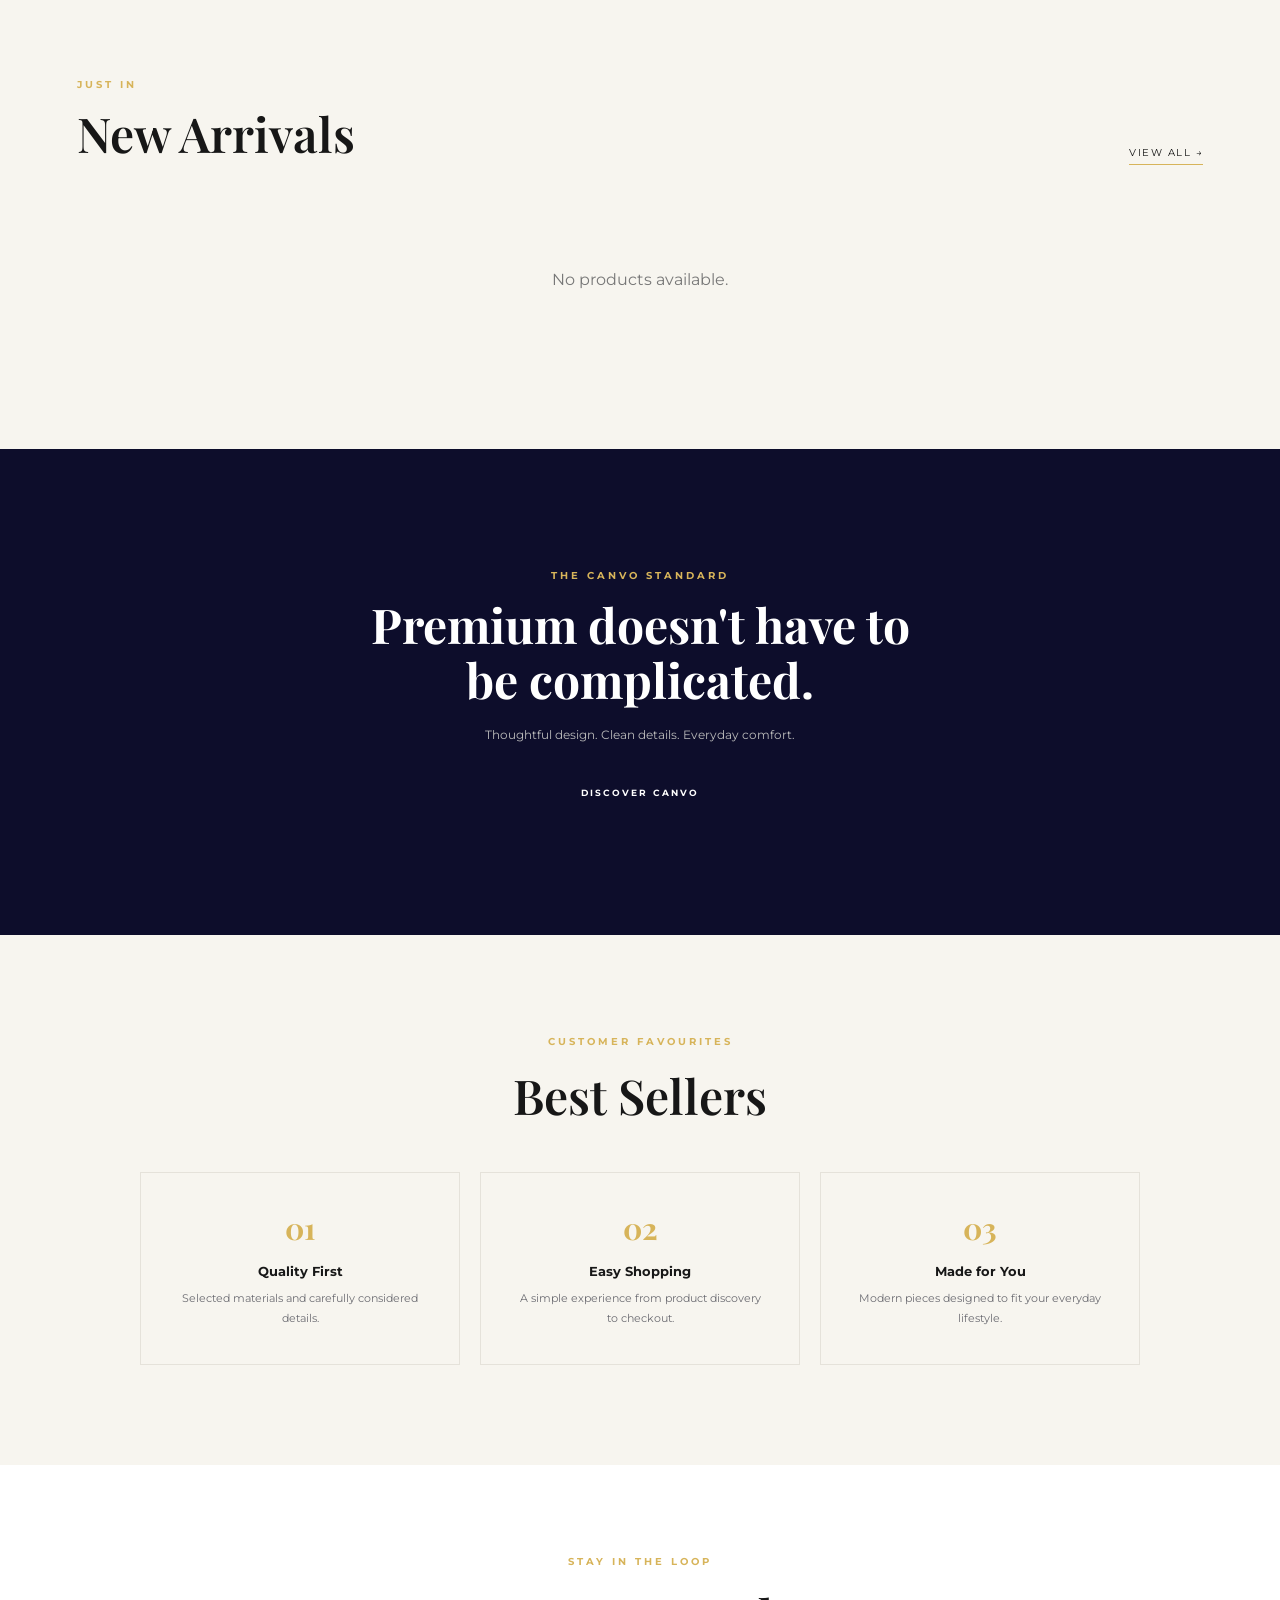
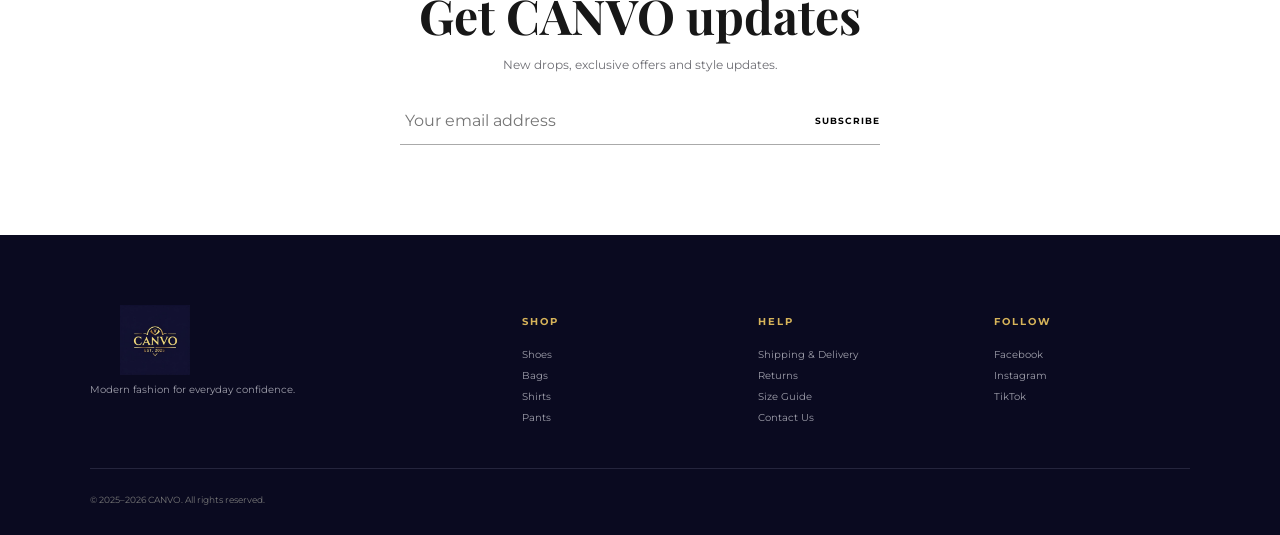
==== commit e74c59b2: "Update index.html" ====
--- a/index.html
+++ b/index.html
@@ -188,6 +188,112 @@
       .hero-content h1 { font-size: clamp(46px, 12vw, 66px) !important; }
       .hero-buttons .btn { min-width: 145px !important; min-height: 50px !important; padding: 14px 18px !important; }
     }
+    /* =====================================================
+       BATA-INSPIRED TWO-ROW HEADER + SEARCH DROPDOWN
+    ====================================================== */
+    .header.canvo-bata-header {
+      display: grid !important;
+      grid-template-columns: minmax(0, 1fr) auto minmax(0, 1fr) !important;
+      grid-template-rows: auto auto !important;
+      align-items: center !important;
+      column-gap: 22px !important;
+      row-gap: 0 !important;
+      min-height: 0 !important;
+      padding: 10px clamp(18px, 4vw, 64px) 0 !important;
+      background: #fff !important;
+      position: relative !important;
+      z-index: 100 !important;
+      border-bottom: 1px solid #ececec !important;
+    }
+    .canvo-bata-header .header-contact {
+      grid-column: 1 !important; grid-row: 1 !important;
+      display: flex !important; align-items: center !important;
+      justify-content: flex-start !important; gap: 7px !important;
+      min-width: 0 !important; color: #333 !important;
+      font-size: 12px !important; font-weight: 500 !important;
+      letter-spacing: .025em !important; white-space: nowrap !important;
+    }
+    .canvo-bata-header .header-contact a { color: #14203b !important; text-decoration: none !important; font-weight: 700 !important; }
+    .canvo-bata-header .contact-pin { font-size: 22px !important; line-height: 1 !important; color: #1b2138 !important; }
+    .canvo-bata-header .contact-separator { color: #d3b45c !important; padding: 0 2px !important; }
+    .canvo-bata-header .brand {
+      grid-column: 2 !important; grid-row: 1 !important;
+      justify-self: center !important; align-self: center !important;
+      width: 150px !important; height: 76px !important; flex: none !important;
+      margin: 0 !important; display: flex !important; align-items: center !important; justify-content: center !important;
+    }
+    .canvo-bata-header .brand img { width: 145px !important; height: 72px !important; max-width: 100% !important; object-fit: contain !important; }
+    .canvo-bata-header .header-actions {
+      grid-column: 3 !important; grid-row: 1 !important;
+      display: flex !important; align-items: center !important; justify-content: flex-end !important;
+      gap: clamp(8px, 1.2vw, 20px) !important; min-width: 0 !important; margin: 0 !important;
+    }
+    .canvo-bata-header .header-actions .icon-btn,
+    .canvo-bata-header .header-actions .header-action {
+      position: relative !important; display: inline-flex !important; flex-direction: column !important;
+      align-items: center !important; justify-content: center !important; gap: 3px !important;
+      min-width: 34px !important; min-height: 42px !important; padding: 2px !important;
+      border: 0 !important; background: transparent !important; color: #11152b !important;
+      text-decoration: none !important; font-size: 22px !important; line-height: 1 !important; cursor: pointer !important;
+    }
+    .canvo-bata-header .header-actions small { display: block !important; font-size: 8px !important; line-height: 1.1 !important; letter-spacing: .07em !important; font-weight: 700 !important; white-space: nowrap !important; }
+    .canvo-bata-header .whatsapp-action span { color: #159b55 !important; font-size: 23px !important; }
+    .canvo-bata-header .cart-btn #cartCount { position: absolute !important; top: -2px !important; right: -5px !important; min-width: 17px !important; height: 17px !important; padding: 0 4px !important; display: flex !important; align-items: center !important; justify-content: center !important; border-radius: 50% !important; background: #d6b45a !important; color: #11152b !important; font-size: 10px !important; font-weight: 700 !important; }
+    .canvo-bata-header .nav {
+      grid-column: 1 / -1 !important; grid-row: 2 !important;
+      display: flex !important; align-items: center !important; justify-content: center !important;
+      gap: clamp(24px, 4vw, 58px) !important; width: 100% !important; margin: 0 !important;
+      padding: 18px 0 20px !important; border-top: 1px solid #f0f0f0 !important;
+    }
+    .canvo-bata-header .nav a { color: #101323 !important; font-size: 13px !important; font-weight: 700 !important; letter-spacing: .12em !important; text-decoration: none !important; }
+    .canvo-bata-header .nav a:hover { color: #0f9f6e !important; }
+    /* Search is a small dropdown, not a full-screen overlay. */
+    #searchModal.search-modal {
+      position: fixed !important; inset: auto 4vw auto auto !important;
+      top: 106px !important; width: min(560px, 92vw) !important;
+      max-height: min(72vh, 620px) !important; overflow: auto !important;
+      display: block !important; padding: 24px !important; margin: 0 !important;
+      border: 1px solid #e7e7e7 !important; border-radius: 3px !important;
+      background: #fff !important; color: #11152b !important;
+      box-shadow: 0 16px 48px rgba(0,0,0,.18) !important;
+      opacity: 0 !important; visibility: hidden !important; pointer-events: none !important;
+      transform: translateY(-8px) !important; transition: opacity .18s ease, transform .18s ease, visibility .18s ease !important;
+      z-index: 10020 !important;
+    }
+    #searchModal.search-modal.active { opacity: 1 !important; visibility: visible !important; pointer-events: auto !important; transform: translateY(0) !important; }
+    #searchModal .close { position: absolute !important; top: 10px !important; right: 12px !important; border: 0 !important; background: transparent !important; color: #11152b !important; font-size: 27px !important; cursor: pointer !important; }
+    #searchModal input#searchInput { width: 100% !important; box-sizing: border-box !important; border: 0 !important; border-bottom: 1px solid #aaa !important; border-radius: 0 !important; padding: 14px 0 !important; margin: 4px 0 12px !important; background: #fff !important; color: #11152b !important; font-size: 20px !important; outline: none !important; }
+    #searchResults { display: grid !important; gap: 8px !important; }
+    #searchResults .search-result-item { display: flex !important; align-items: center !important; gap: 12px !important; width: 100% !important; padding: 9px !important; border: 0 !important; background: #fff !important; color: #11152b !important; text-align: left !important; cursor: pointer !important; }
+    #searchResults .search-result-item:hover { background: #f5f5f5 !important; }
+    #searchResults .search-result-item img { width: 58px !important; height: 58px !important; flex: 0 0 58px !important; object-fit: cover !important; background: #f2f2f2 !important; }
+    #searchResults .search-result-copy { display: flex !important; flex-direction: column !important; gap: 4px !important; min-width: 0 !important; }
+    #searchResults .search-result-name { font-size: 14px !important; font-weight: 700 !important; }
+    #searchResults .search-result-meta { color: #666 !important; font-size: 12px !important; }
+    #searchResults .search-empty { padding: 16px 0 !important; color: #666 !important; font-size: 13px !important; }
+    /* Keep page scroll usable while the cart drawer is open; the drawer scrolls independently. */
+    body.cart-open { overflow: auto !important; }
+    #cartPanel #cartItems { overscroll-behavior: contain !important; touch-action: pan-y !important; }
+    @media (max-width: 900px) {
+      .header.canvo-bata-header { grid-template-columns: 1fr auto !important; padding: 8px 16px 0 !important; }
+      .canvo-bata-header .header-contact { grid-column: 1 / -1 !important; grid-row: 2 !important; justify-content: center !important; padding: 8px 0 !important; font-size: 11px !important; }
+      .canvo-bata-header .brand { grid-column: 1 !important; grid-row: 1 !important; justify-self: start !important; width: 112px !important; height: 62px !important; }
+      .canvo-bata-header .brand img { width: 108px !important; height: 58px !important; }
+      .canvo-bata-header .header-actions { grid-column: 2 !important; grid-row: 1 !important; gap: 9px !important; }
+      .canvo-bata-header .header-actions small { display: none !important; }
+      .canvo-bata-header .nav { grid-column: 1 / -1 !important; grid-row: 3 !important; gap: 18px !important; flex-wrap: wrap !important; padding: 14px 0 16px !important; }
+      .canvo-bata-header .nav a { font-size: 11px !important; }
+      #searchModal.search-modal { top: 150px !important; right: 4vw !important; }
+    }
+    @media (max-width: 520px) {
+      .canvo-bata-header .header-contact { flex-wrap: wrap !important; white-space: normal !important; font-size: 10px !important; gap: 5px !important; }
+      .canvo-bata-header .header-actions { gap: 6px !important; }
+      .canvo-bata-header .header-actions .icon-btn, .canvo-bata-header .header-actions .header-action { min-width: 27px !important; font-size: 19px !important; }
+      .canvo-bata-header .nav { gap: 12px !important; }
+      .canvo-bata-header .nav a { font-size: 10px !important; letter-spacing: .04em !important; }
+      #searchModal.search-modal { top: 178px !important; right: 3vw !important; width: 94vw !important; padding: 20px !important; }
+    }
+
   </style>
 </head>
 
@@ -209,9 +315,17 @@
        HEADER
   ====================================================== -->
 
-  <header class="header">
-
-    <a class="brand" href="index.html">
+  <header class="header canvo-bata-header">
+
+    <div class="header-contact" aria-label="Store contact information">
+      <span class="contact-pin" aria-hidden="true">⌖</span>
+      <span>FIND A STORE</span>
+      <span class="contact-separator">|</span>
+      <span>CUSTOMER CARE:</span>
+      <a href="tel:0177144484">0177144484</a>
+    </div>
+
+    <a class="brand" href="index.html" aria-label="CANVO home">
       <img
         src="images/logo.png"
         alt="CANVO logo"
@@ -244,51 +358,26 @@
     </nav>
 
 
-    <div class="header-actions">
-
-      <button
-        aria-label="Search"
-        class="icon-btn"
-        onclick="openSearch()"
-        type="button"
-      >
-        ⌕
+    <div class="header-actions canvo-header-actions">
+      <a class="header-action login-action" href="login.html" aria-label="Customer login" title="Customer login">
+        <span aria-hidden="true">♙</span><small>LOGIN</small>
+      </a>
+
+      <button aria-label="My wishlist" class="icon-btn wishlist-action" onclick="openWishlist()" type="button" title="My wishlist">
+        ♡<small>WISHLIST</small>
       </button>
 
-
-      <button
-        aria-label="Wishlist"
-        class="icon-btn"
-        onclick="openWishlist()"
-        type="button"
-      >
-        ♡
+      <a class="header-action whatsapp-action" href="https://wa.me/8801771441173" target="_blank" rel="noopener noreferrer" aria-label="Chat with CANVO on WhatsApp" title="WhatsApp CANVO">
+        <span aria-hidden="true">◉</span><small>WHATSAPP</small>
+      </a>
+
+      <button aria-label="Open shopping cart" class="icon-btn cart-btn" onclick="openCart()" type="button" title="Shopping cart">
+        🛒 <span id="cartCount" class="cart-count">0</span><small>CART</small>
       </button>
 
-
-      <button
-        aria-label="Cart"
-        class="icon-btn cart-btn"
-        onclick="openCart()"
-        type="button"
-      >
-        🛒
-
-        <span id="cartCount">
-          0
-        </span>
-
+      <button aria-label="Search products" class="icon-btn search-action" onclick="openSearch()" type="button" title="Search products">
+        ⌕<small>SEARCH</small>
       </button>
-
-
-      <button
-        class="menu-btn"
-        onclick="toggleMenu()"
-        type="button"
-      >
-        ☰
-      </button>
-
     </div>
 
   </header>
@@ -810,6 +899,9 @@
   <div
     class="search-modal"
     id="searchModal"
+    role="dialog"
+    aria-label="Search CANVO products"
+    aria-hidden="true"
   >
 
     <button
@@ -831,8 +923,10 @@
       <input
         id="searchInput"
         type="text"
-        placeholder="Search products..."
-        onkeyup="searchProducts()"
+        placeholder="Search shoes, bags, shirts..."
+        oninput="searchProducts()"
+        autocomplete="off"
+        aria-label="Search products"
       >
 
 
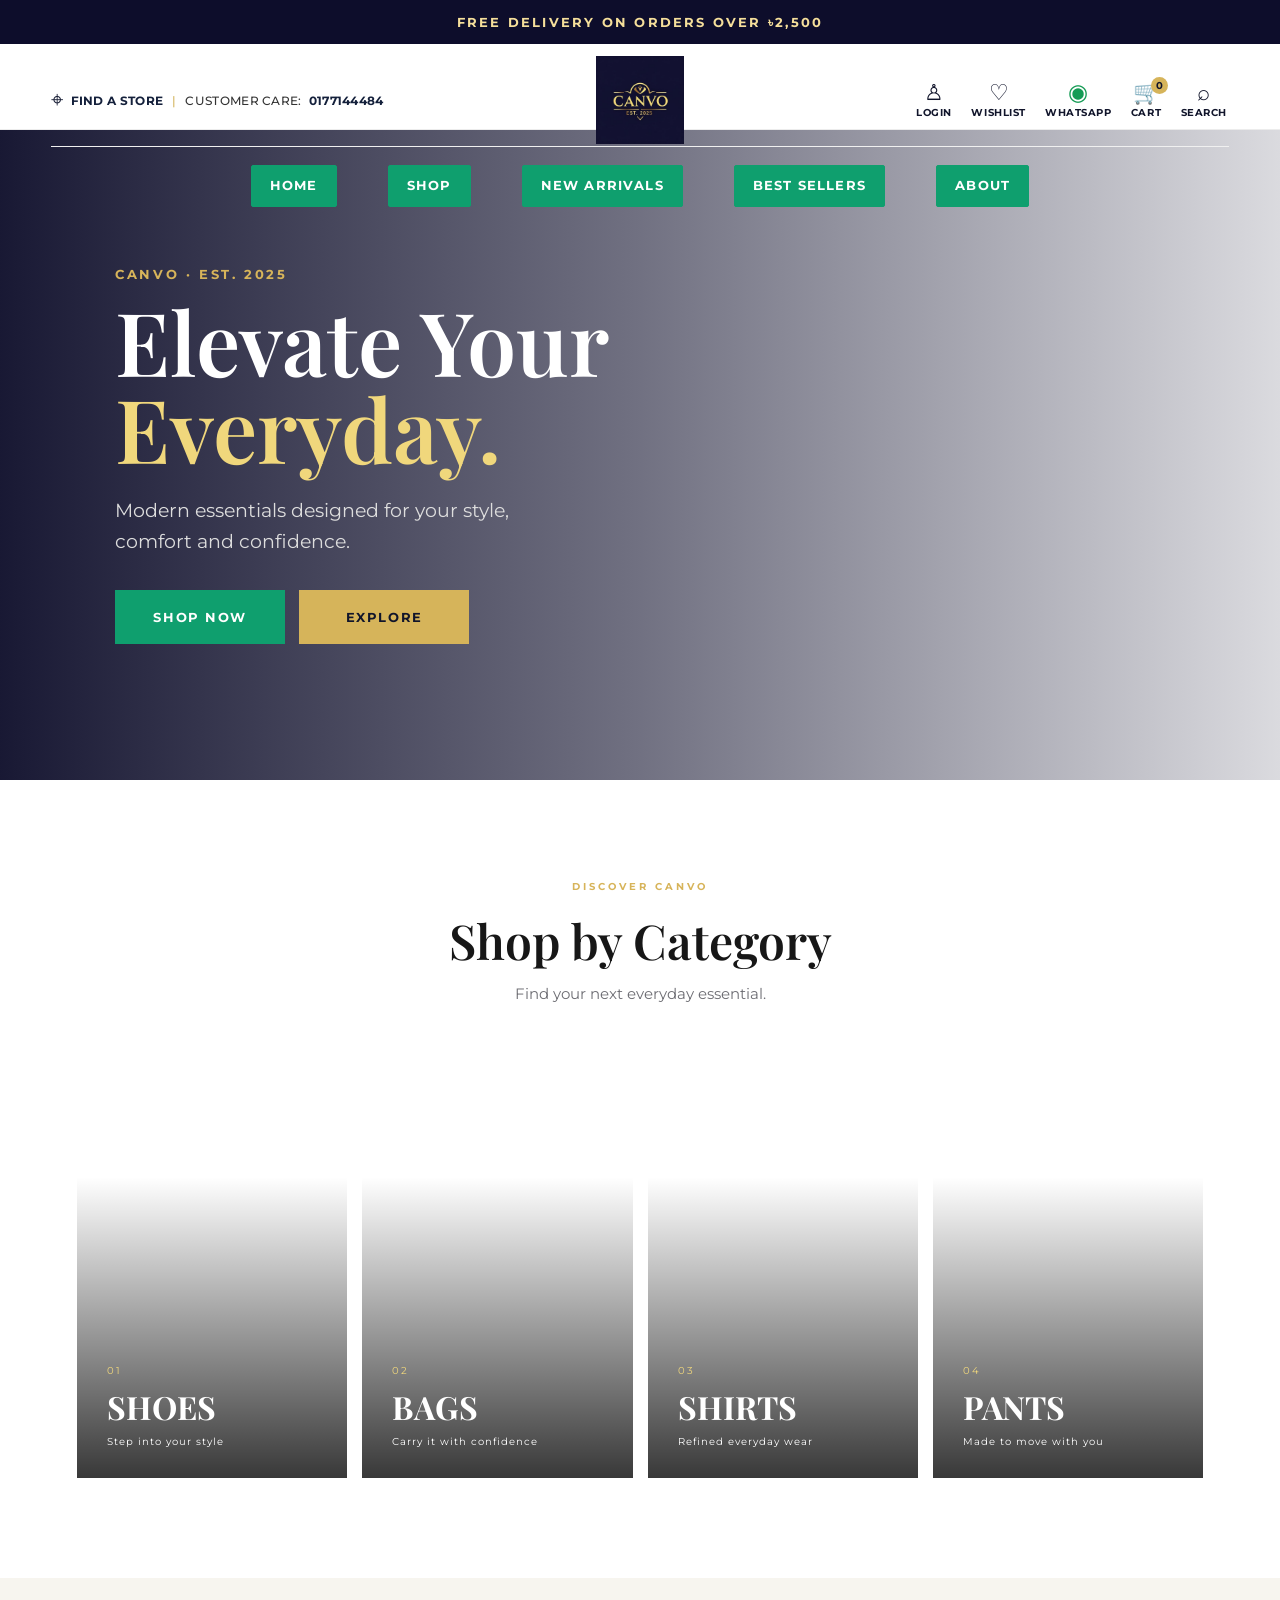
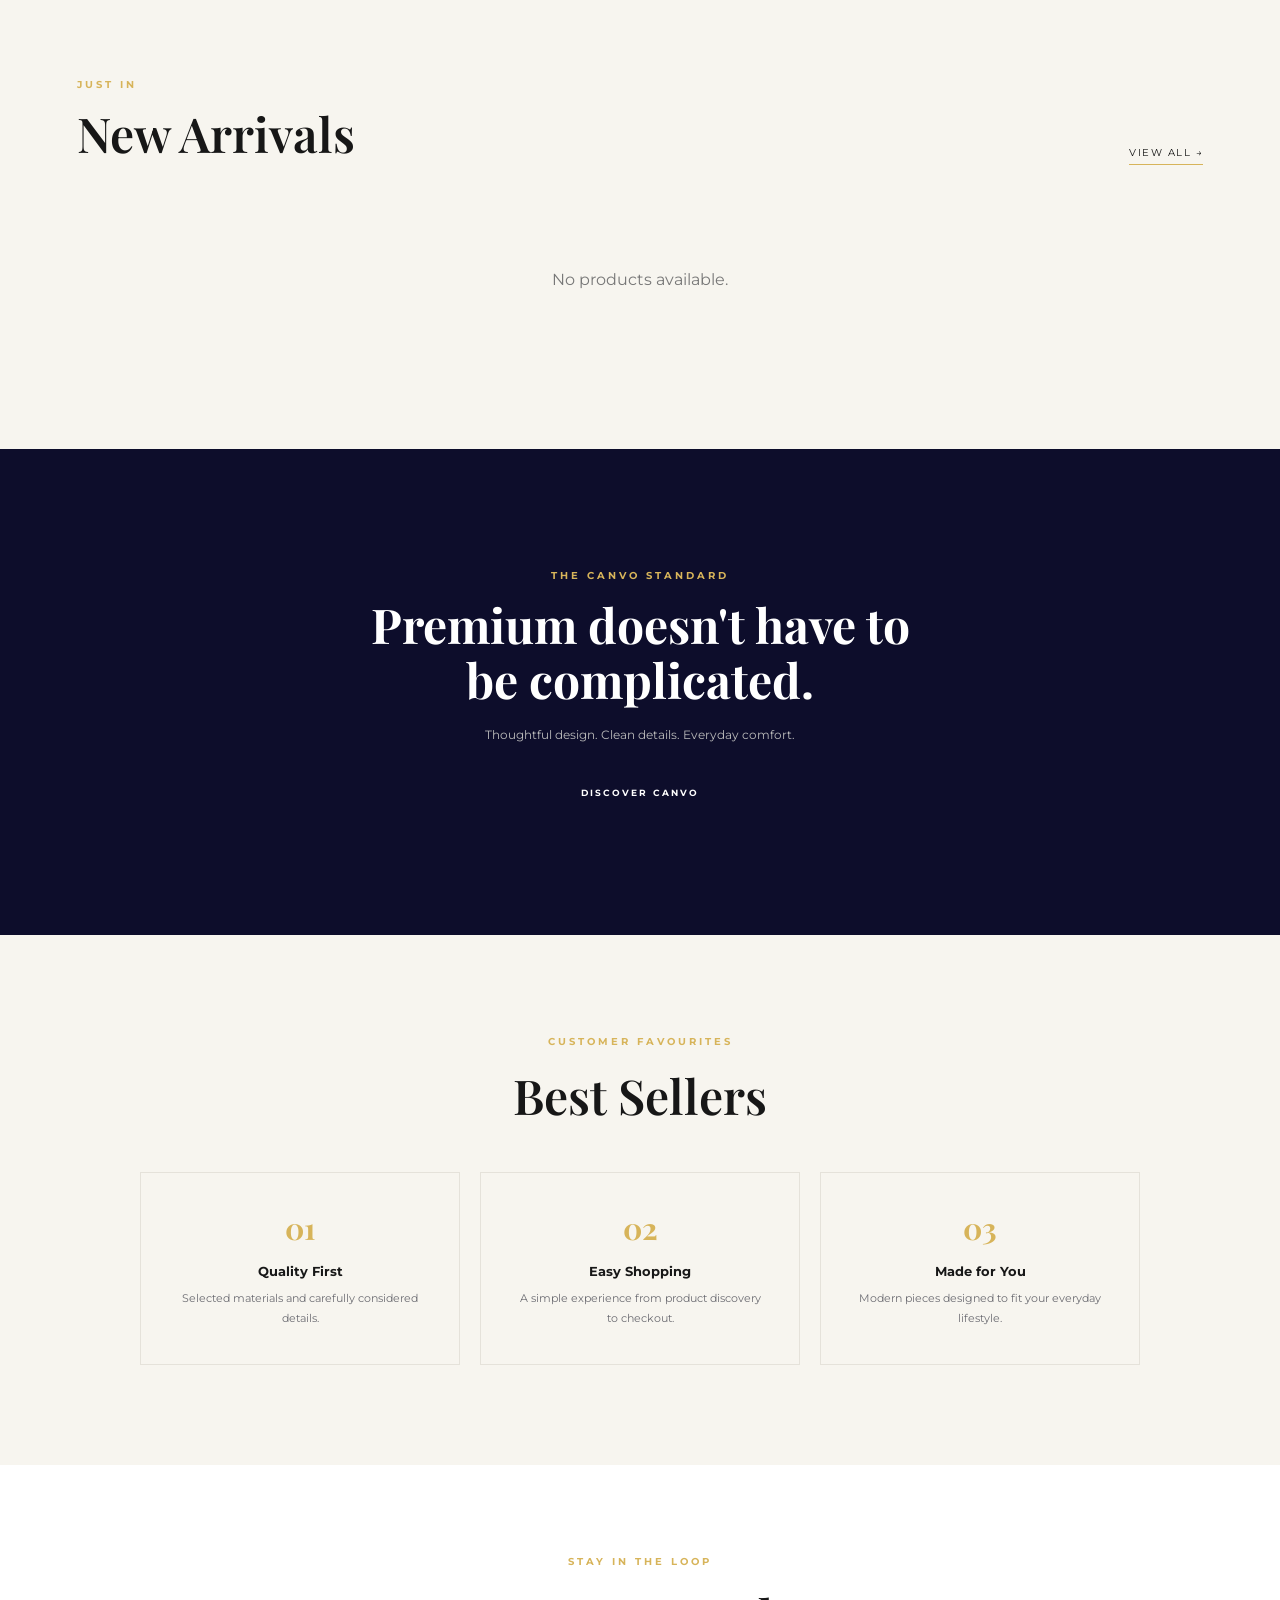
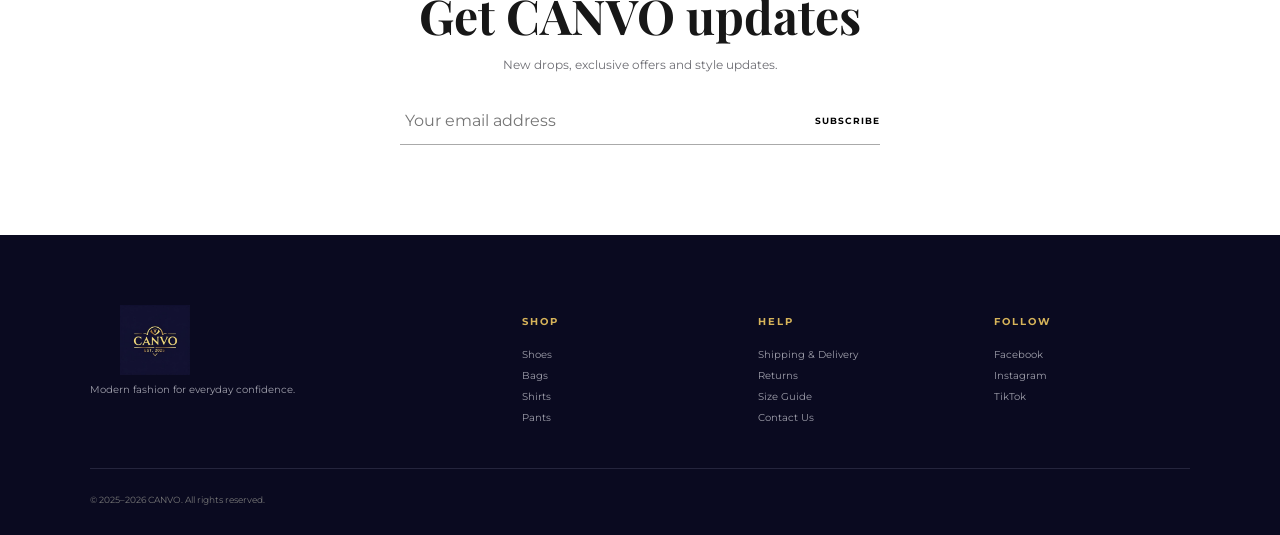
==== commit 0a762f22: "Add files via upload" ====
--- a/index.html
+++ b/index.html
@@ -38,17 +38,17 @@
     .header { min-height: 86px !important; }
     .brand {
       display: inline-flex !important;
-      width: 138px !important;
-      height: 82px !important;
+      width: 164px !important;
+      height: 94px !important;
       align-items: center !important;
       justify-content: center !important;
-      flex: 0 0 138px !important;
+      flex: 0 0 164px !important;
       overflow: visible !important;
     }
     .brand img {
       display: block !important;
-      width: 126px !important;
-      height: 78px !important;
+      width: 158px !important;
+      height: 88px !important;
       max-width: none !important;
       object-fit: contain !important;
     }
@@ -219,10 +219,10 @@
     .canvo-bata-header .brand {
       grid-column: 2 !important; grid-row: 1 !important;
       justify-self: center !important; align-self: center !important;
-      width: 150px !important; height: 76px !important; flex: none !important;
+      width: 168px !important; height: 92px !important; flex: none !important;
       margin: 0 !important; display: flex !important; align-items: center !important; justify-content: center !important;
     }
-    .canvo-bata-header .brand img { width: 145px !important; height: 72px !important; max-width: 100% !important; object-fit: contain !important; }
+    .canvo-bata-header .brand img { width: 160px !important; height: 88px !important; max-width: 100% !important; object-fit: contain !important; }
     .canvo-bata-header .header-actions {
       grid-column: 3 !important; grid-row: 1 !important;
       display: flex !important; align-items: center !important; justify-content: flex-end !important;
@@ -236,7 +236,10 @@
       border: 0 !important; background: transparent !important; color: #11152b !important;
       text-decoration: none !important; font-size: 22px !important; line-height: 1 !important; cursor: pointer !important;
     }
-    .canvo-bata-header .header-actions small { display: block !important; font-size: 8px !important; line-height: 1.1 !important; letter-spacing: .07em !important; font-weight: 700 !important; white-space: nowrap !important; }
+    .canvo-bata-header .header-actions small { display: block !important; font-size: 10px !important; line-height: 1.15 !important; letter-spacing: .055em !important; font-weight: 700 !important; white-space: nowrap !important; }
+    .canvo-bata-header .account-icon { display: block !important; width: 23px !important; height: 23px !important; flex: 0 0 23px !important; }
+    .canvo-bata-header .find-store-link { color: #333 !important; text-decoration: none !important; font-weight: 600 !important; }
+    .canvo-bata-header .find-store-link:hover { color: #0f9f6e !important; text-decoration: underline !important; }
     .canvo-bata-header .whatsapp-action span { color: #159b55 !important; font-size: 23px !important; }
     .canvo-bata-header .cart-btn #cartCount { position: absolute !important; top: -2px !important; right: -5px !important; min-width: 17px !important; height: 17px !important; padding: 0 4px !important; display: flex !important; align-items: center !important; justify-content: center !important; border-radius: 50% !important; background: #d6b45a !important; color: #11152b !important; font-size: 10px !important; font-weight: 700 !important; }
     .canvo-bata-header .nav {
@@ -245,8 +248,18 @@
       gap: clamp(24px, 4vw, 58px) !important; width: 100% !important; margin: 0 !important;
       padding: 18px 0 20px !important; border-top: 1px solid #f0f0f0 !important;
     }
-    .canvo-bata-header .nav a { color: #101323 !important; font-size: 13px !important; font-weight: 700 !important; letter-spacing: .12em !important; text-decoration: none !important; }
-    .canvo-bata-header .nav a:hover { color: #0f9f6e !important; }
+    .canvo-bata-header .nav a {
+      display: inline-flex !important; align-items: center !important; justify-content: center !important;
+      padding: 12px 18px !important; border: 1px solid #0f9f6e !important; border-radius: 2px !important;
+      background: #0f9f6e !important; color: #fff !important; font-size: 13px !important;
+      font-weight: 700 !important; letter-spacing: .09em !important; text-decoration: none !important;
+      line-height: 1.2 !important; transition: background .18s ease, border-color .18s ease, transform .18s ease !important;
+    }
+    .canvo-bata-header .nav a:after { display: none !important; }
+    .canvo-bata-header .nav a:hover, .canvo-bata-header .nav a:focus-visible {
+      background: #087653 !important; border-color: #087653 !important; color: #fff !important;
+      transform: translateY(-1px) !important;
+    }
     /* Search is a small dropdown, not a full-screen overlay. */
     #searchModal.search-modal {
       position: fixed !important; inset: auto 4vw auto auto !important;
@@ -277,12 +290,12 @@
     @media (max-width: 900px) {
       .header.canvo-bata-header { grid-template-columns: 1fr auto !important; padding: 8px 16px 0 !important; }
       .canvo-bata-header .header-contact { grid-column: 1 / -1 !important; grid-row: 2 !important; justify-content: center !important; padding: 8px 0 !important; font-size: 11px !important; }
-      .canvo-bata-header .brand { grid-column: 1 !important; grid-row: 1 !important; justify-self: start !important; width: 112px !important; height: 62px !important; }
-      .canvo-bata-header .brand img { width: 108px !important; height: 58px !important; }
+      .canvo-bata-header .brand { grid-column: 1 !important; grid-row: 1 !important; justify-self: start !important; width: 124px !important; height: 72px !important; }
+      .canvo-bata-header .brand img { width: 120px !important; height: 68px !important; }
       .canvo-bata-header .header-actions { grid-column: 2 !important; grid-row: 1 !important; gap: 9px !important; }
       .canvo-bata-header .header-actions small { display: none !important; }
       .canvo-bata-header .nav { grid-column: 1 / -1 !important; grid-row: 3 !important; gap: 18px !important; flex-wrap: wrap !important; padding: 14px 0 16px !important; }
-      .canvo-bata-header .nav a { font-size: 11px !important; }
+      .canvo-bata-header .nav a { font-size: 11px !important; padding: 10px 13px !important; }
       #searchModal.search-modal { top: 150px !important; right: 4vw !important; }
     }
     @media (max-width: 520px) {
@@ -290,9 +303,18 @@
       .canvo-bata-header .header-actions { gap: 6px !important; }
       .canvo-bata-header .header-actions .icon-btn, .canvo-bata-header .header-actions .header-action { min-width: 27px !important; font-size: 19px !important; }
       .canvo-bata-header .nav { gap: 12px !important; }
-      .canvo-bata-header .nav a { font-size: 10px !important; letter-spacing: .04em !important; }
+      .canvo-bata-header .nav a { font-size: 10px !important; letter-spacing: .035em !important; padding: 9px 10px !important; }
       #searchModal.search-modal { top: 178px !important; right: 3vw !important; width: 94vw !important; padding: 20px !important; }
     }
+
+
+    .canvo-header-actions .customer-logout-action { color:#11152b !important; }
+    .canvo-header-actions .customer-logout-action:hover { color:#0f9f6e !important; }
+    #searchModal .search-result-item:focus-visible { outline:2px solid #0f9f6e !important; outline-offset:2px !important; }
+
+
+    .canvo-wishlist-card { position:absolute !important; z-index:2 !important; top:12px !important; right:12px !important; width:36px !important; height:36px !important; border:1px solid #e5e7eb !important; border-radius:50% !important; background:#fff !important; color:#10132b !important; font-size:22px !important; line-height:1 !important; cursor:pointer !important; box-shadow:0 2px 8px #0001 !important; }
+    .canvo-wishlist-card:hover { color:#0f9f6e !important; border-color:#0f9f6e !important; }
 
   </style>
 </head>
@@ -319,7 +341,13 @@
 
     <div class="header-contact" aria-label="Store contact information">
       <span class="contact-pin" aria-hidden="true">⌖</span>
-      <span>FIND A STORE</span>
+      <a
+        class="find-store-link"
+        href="https://www.google.com/maps/search/?api=1&query=Ranibazar%20Rd%2C%20Rajshahi%206100%2C%20Bangladesh"
+        target="_blank"
+        rel="noopener noreferrer"
+        aria-label="Find CANVO store at Ranibazar Rd, Rajshahi 6100, Bangladesh on Google Maps"
+      >FIND A STORE</a>
       <span class="contact-separator">|</span>
       <span>CUSTOMER CARE:</span>
       <a href="tel:0177144484">0177144484</a>
@@ -360,7 +388,10 @@
 
     <div class="header-actions canvo-header-actions">
       <a class="header-action login-action" href="login.html" aria-label="Customer login" title="Customer login">
-        <span aria-hidden="true">♙</span><small>LOGIN</small>
+        <svg class="account-icon" aria-hidden="true" viewBox="0 0 24 24" fill="none">
+          <circle cx="12" cy="8" r="3.5" stroke="currentColor" stroke-width="1.8"/>
+          <path d="M5 20c.6-3.5 3.2-5.5 7-5.5s6.4 2 7 5.5" stroke="currentColor" stroke-width="1.8" stroke-linecap="round"/>
+        </svg><small>LOGIN</small>
       </a>
 
       <button aria-label="My wishlist" class="icon-btn wishlist-action" onclick="openWishlist()" type="button" title="My wishlist">
@@ -371,7 +402,7 @@
         <span aria-hidden="true">◉</span><small>WHATSAPP</small>
       </a>
 
-      <button aria-label="Open shopping cart" class="icon-btn cart-btn" onclick="openCart()" type="button" title="Shopping cart">
+      <button aria-label="Open shopping cart" class="icon-btn cart-btn" type="button" title="Shopping cart">
         🛒 <span id="cartCount" class="cart-count">0</span><small>CART</small>
       </button>
 
@@ -1265,4 +1296,4 @@
 </script>
           
 </body>
-</html>
+</html>
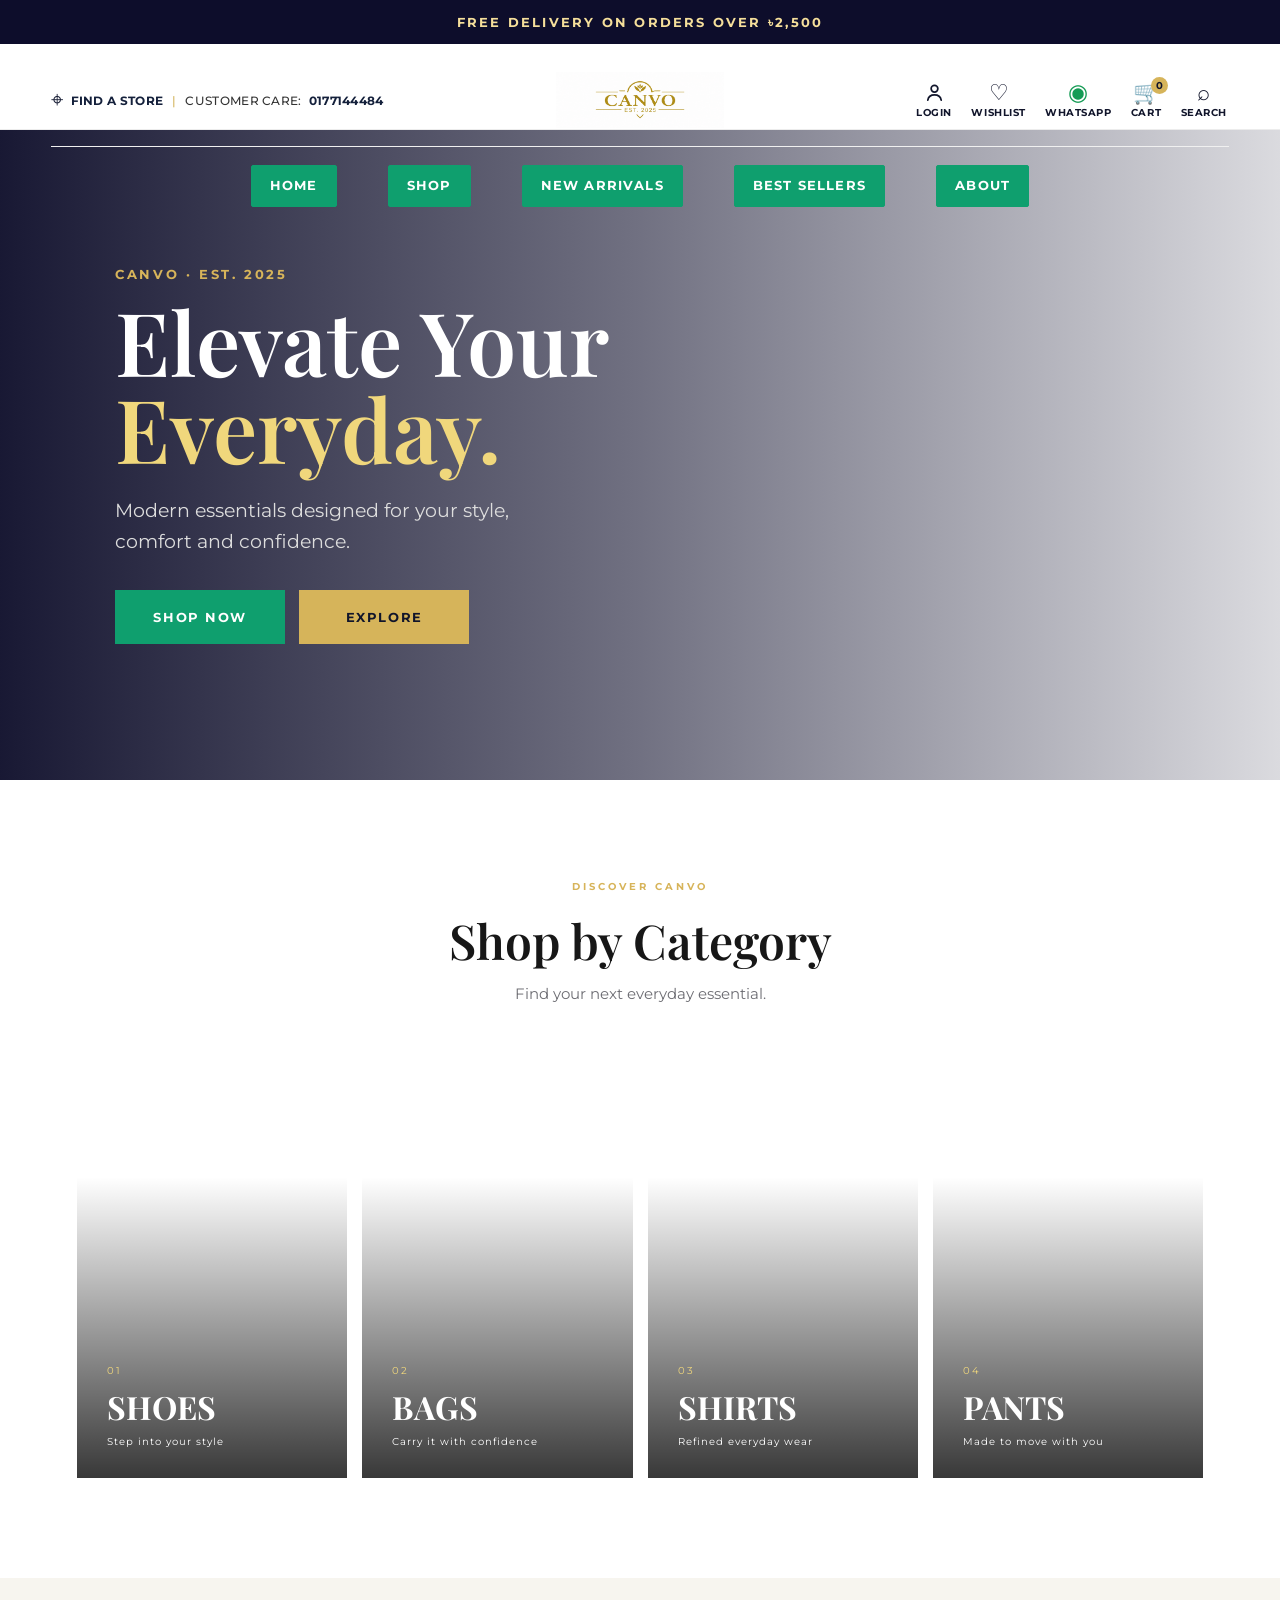
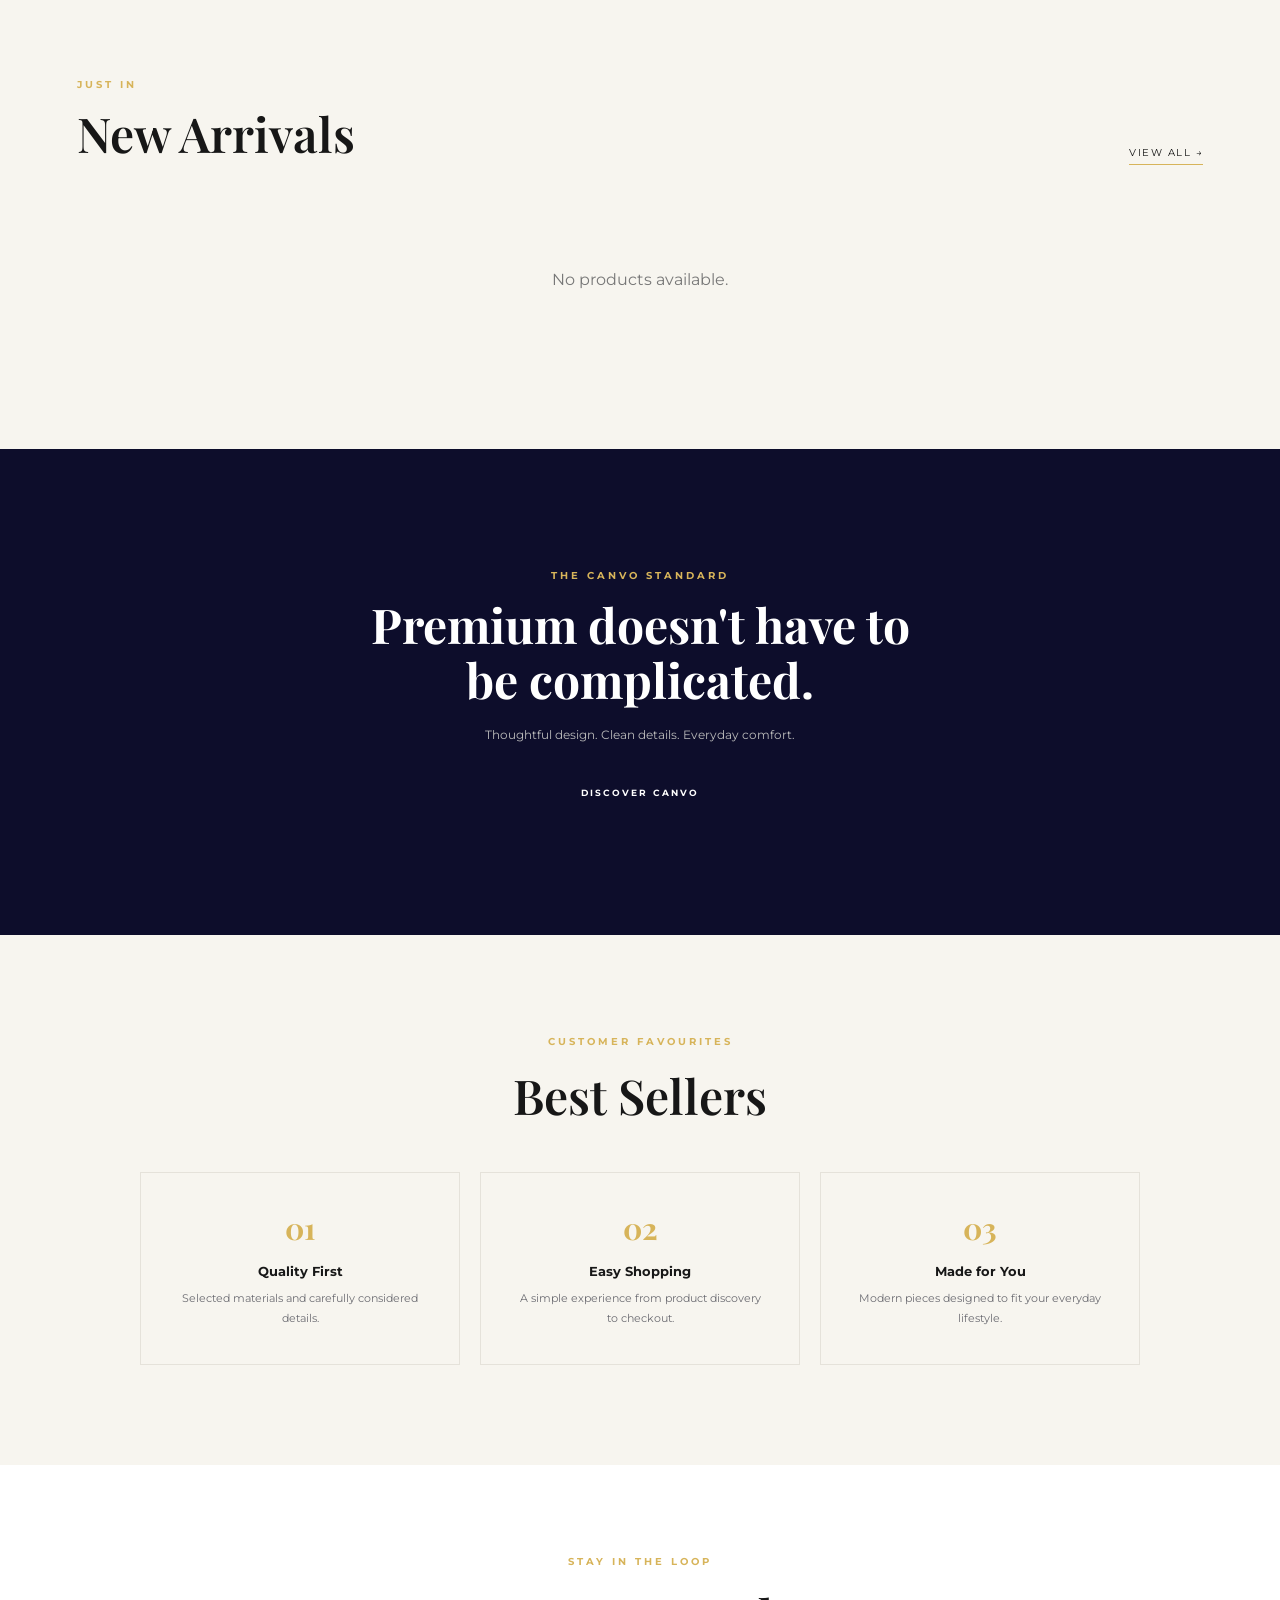
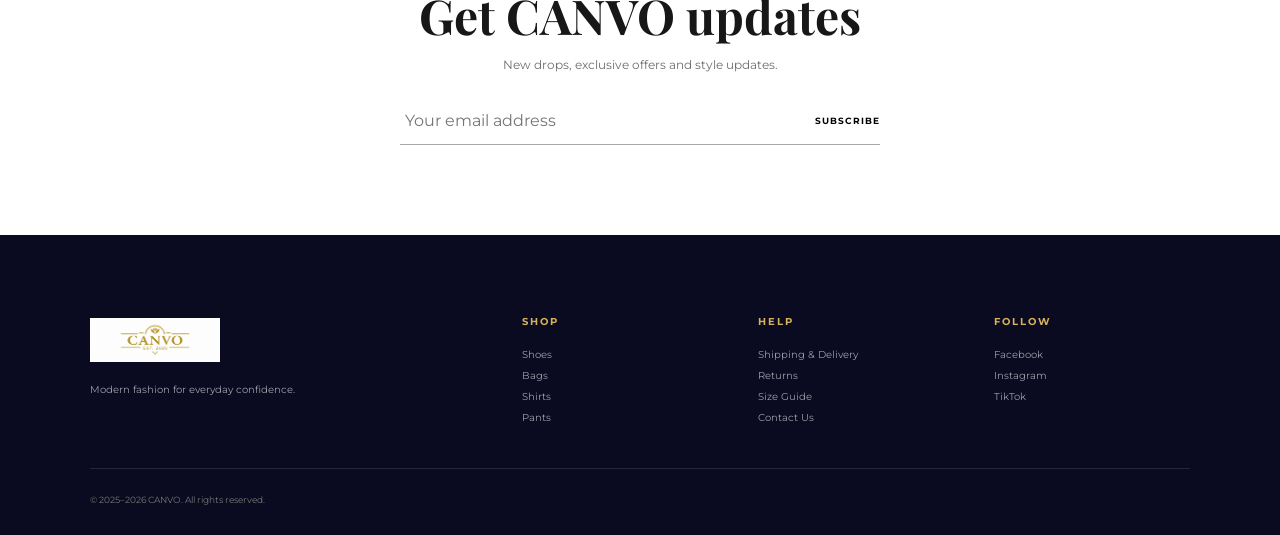
==== commit 6b036b0d: "Update index.html" ====
--- a/index.html
+++ b/index.html
@@ -222,7 +222,7 @@
       width: 168px !important; height: 92px !important; flex: none !important;
       margin: 0 !important; display: flex !important; align-items: center !important; justify-content: center !important;
     }
-    .canvo-bata-header .brand img { width: 160px !important; height: 88px !important; max-width: 100% !important; object-fit: contain !important; }
+    .canvo-bata-header .brand img { width: 250px !important; height: 150px !important; max-width: 100% !important; object-fit: contain !important; }
     .canvo-bata-header .header-actions {
       grid-column: 3 !important; grid-row: 1 !important;
       display: flex !important; align-items: center !important; justify-content: flex-end !important;
@@ -1296,4 +1296,4 @@
 </script>
           
 </body>
-</html>+</html>
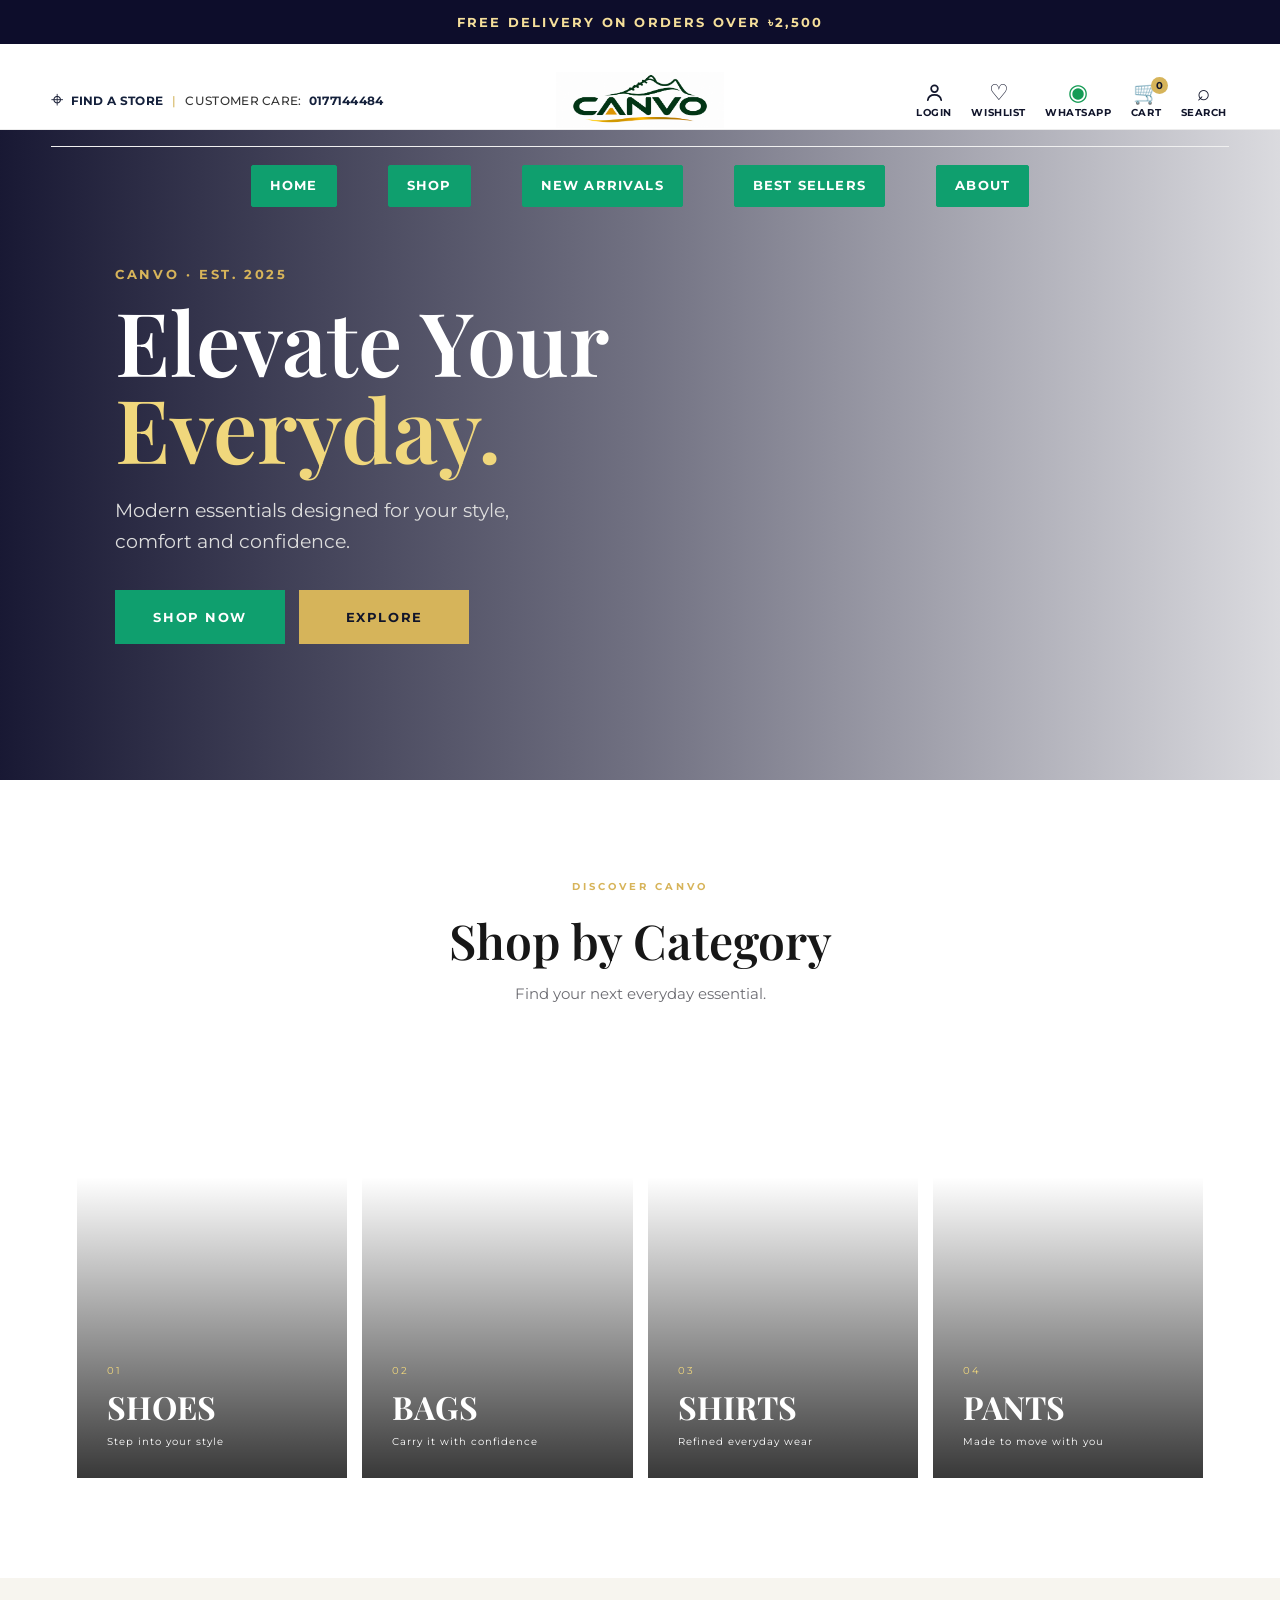
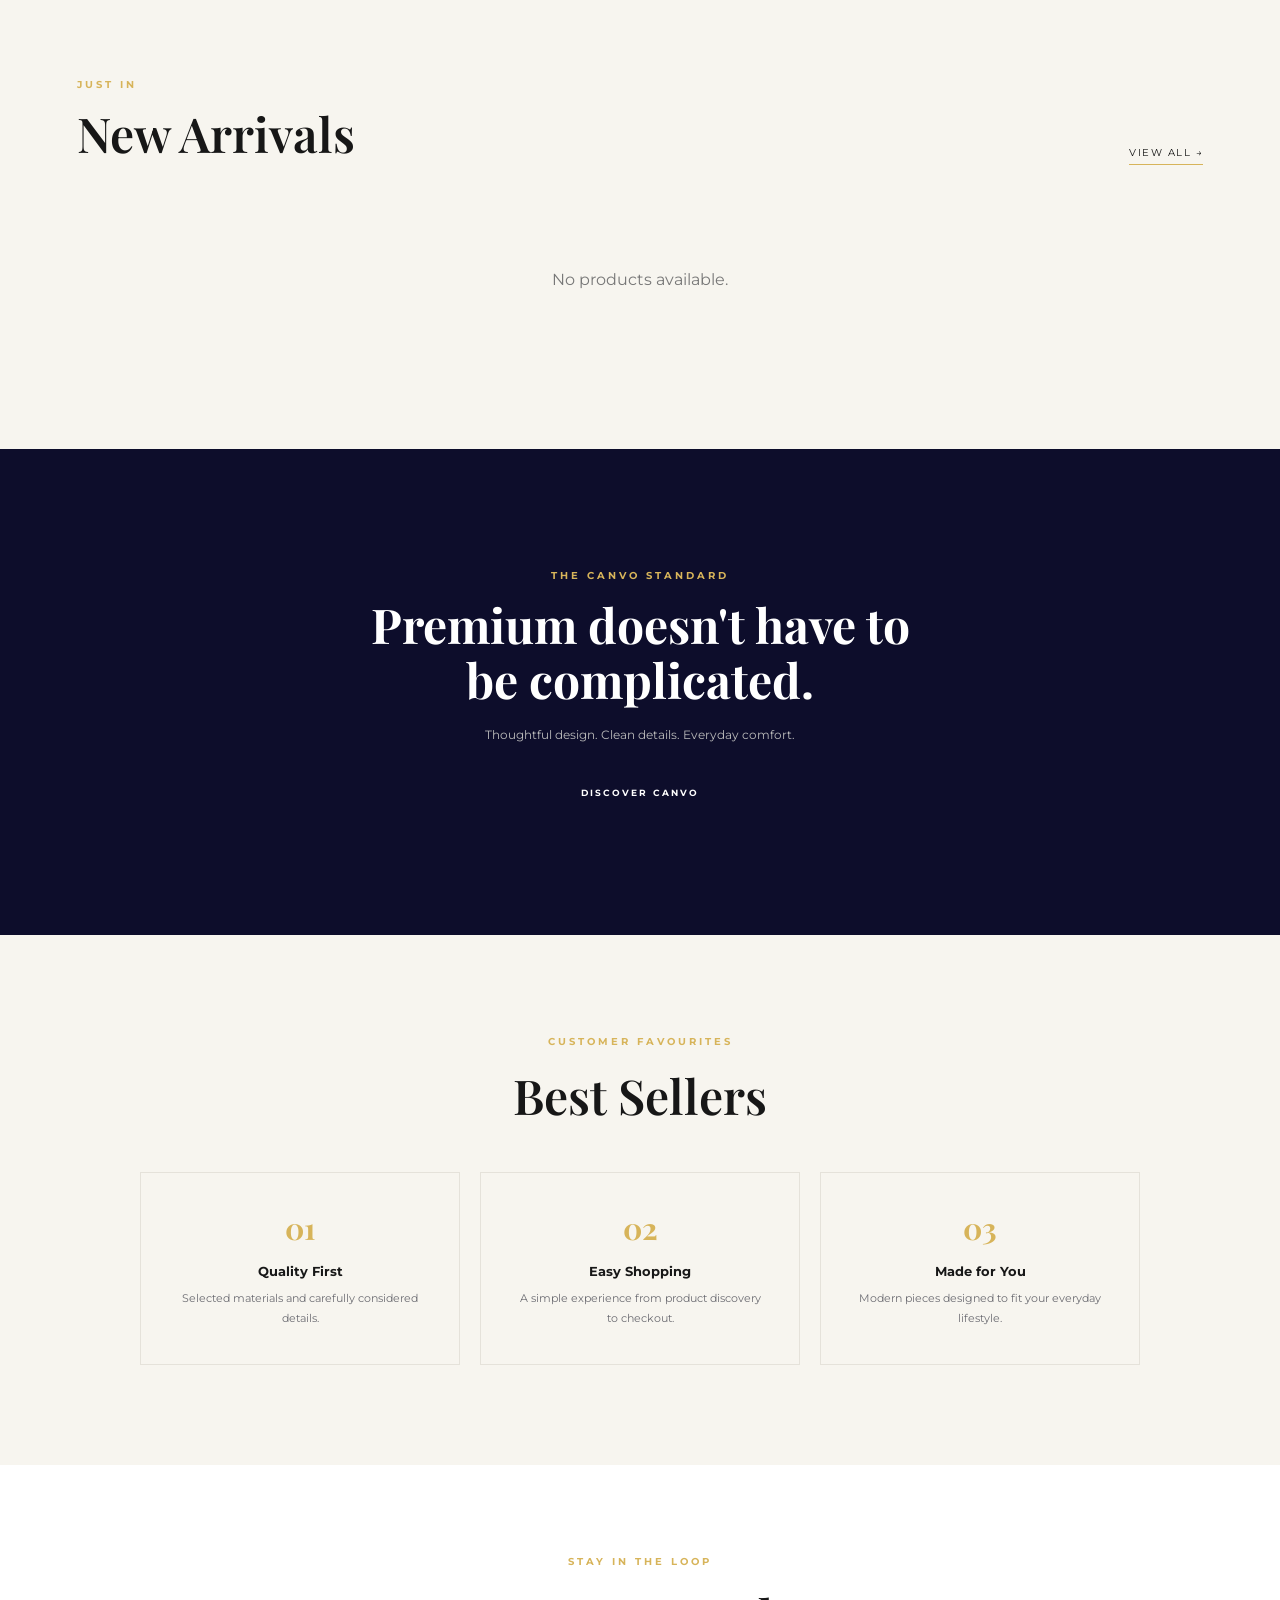
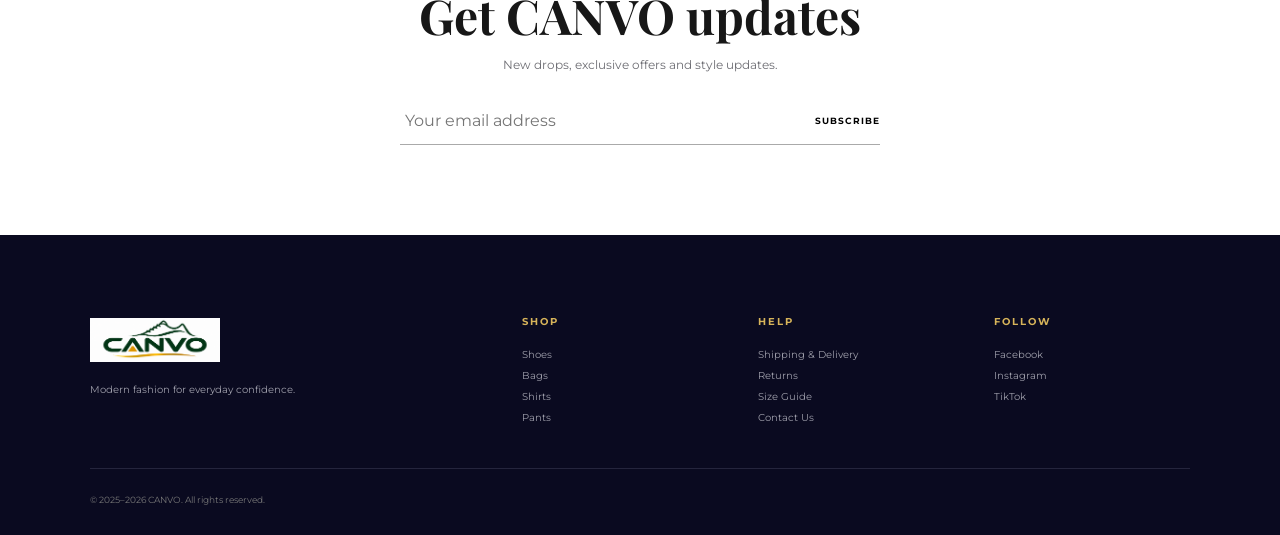
==== commit 13c9e938: "Add files via upload" ====
--- a/index.html
+++ b/index.html
@@ -222,7 +222,7 @@
       width: 168px !important; height: 92px !important; flex: none !important;
       margin: 0 !important; display: flex !important; align-items: center !important; justify-content: center !important;
     }
-    .canvo-bata-header .brand img { width: 250px !important; height: 150px !important; max-width: 100% !important; object-fit: contain !important; }
+    .canvo-bata-header .brand img { width: 300px !important; height: 200px !important; max-width: 100% !important; object-fit: contain !important; }
     .canvo-bata-header .header-actions {
       grid-column: 3 !important; grid-row: 1 !important;
       display: flex !important; align-items: center !important; justify-content: flex-end !important;
@@ -291,7 +291,7 @@
       .header.canvo-bata-header { grid-template-columns: 1fr auto !important; padding: 8px 16px 0 !important; }
       .canvo-bata-header .header-contact { grid-column: 1 / -1 !important; grid-row: 2 !important; justify-content: center !important; padding: 8px 0 !important; font-size: 11px !important; }
       .canvo-bata-header .brand { grid-column: 1 !important; grid-row: 1 !important; justify-self: start !important; width: 124px !important; height: 72px !important; }
-      .canvo-bata-header .brand img { width: 120px !important; height: 68px !important; }
+      .canvo-bata-header .brand img { width: 180px !important; height: 90px !important; }
       .canvo-bata-header .header-actions { grid-column: 2 !important; grid-row: 1 !important; gap: 9px !important; }
       .canvo-bata-header .header-actions small { display: none !important; }
       .canvo-bata-header .nav { grid-column: 1 / -1 !important; grid-row: 3 !important; gap: 18px !important; flex-wrap: wrap !important; padding: 14px 0 16px !important; }
@@ -315,6 +315,123 @@
 
     .canvo-wishlist-card { position:absolute !important; z-index:2 !important; top:12px !important; right:12px !important; width:36px !important; height:36px !important; border:1px solid #e5e7eb !important; border-radius:50% !important; background:#fff !important; color:#10132b !important; font-size:22px !important; line-height:1 !important; cursor:pointer !important; box-shadow:0 2px 8px #0001 !important; }
     .canvo-wishlist-card:hover { color:#0f9f6e !important; border-color:#0f9f6e !important; }
+
+
+    /* =====================================================
+       HOMEPAGE PRODUCT SIZE + COMPACT MOBILE NAVIGATION
+       Only visual/layout changes; product/cart logic untouched.
+    ====================================================== */
+    /* Keep homepage product cards more compact on desktop. */
+    #new-arrivals .product-grid,
+    #productGrid.product-grid {
+      gap: 16px !important;
+    }
+    #new-arrivals .product-image,
+    #productGrid .product-image {
+      height: 290px !important;
+      background: #f2f2f2 !important;
+    }
+    #new-arrivals .product-image img,
+    #productGrid .product-image img {
+      object-fit: contain !important;
+      padding: 8px !important;
+    }
+    #new-arrivals .product-info,
+    #productGrid .product-info {
+      padding: 12px 10px 14px !important;
+    }
+    #new-arrivals .product-info h3,
+    #productGrid .product-info h3 {
+      font-size: 13px !important;
+      line-height: 1.4 !important;
+    }
+    #new-arrivals .product-price,
+    #productGrid .product-price {
+      gap: 5px !important;
+      flex-wrap: wrap !important;
+    }
+
+    @media (max-width: 700px) {
+      /* Compact two-column product cards like the reference layout. */
+      #new-arrivals .product-grid,
+      #productGrid.product-grid {
+        grid-template-columns: repeat(2, minmax(0, 1fr)) !important;
+        gap: 12px !important;
+      }
+      #new-arrivals .product-image,
+      #productGrid .product-image {
+        height: clamp(145px, 43vw, 205px) !important;
+      }
+      #new-arrivals .product-image img,
+      #productGrid .product-image img {
+        padding: 5px !important;
+      }
+      #new-arrivals .product-info,
+      #productGrid .product-info {
+        padding: 9px 7px 11px !important;
+      }
+      #new-arrivals .product-info h3,
+      #productGrid .product-info h3 {
+        font-size: 11px !important;
+        line-height: 1.35 !important;
+      }
+      #new-arrivals .product-info p,
+      #productGrid .product-info p {
+        font-size: 10px !important;
+        margin-top: 5px !important;
+      }
+      #new-arrivals .product-price strong,
+      #productGrid .product-price strong {
+        font-size: 12px !important;
+      }
+      #new-arrivals .old-price,
+      #productGrid .old-price,
+      #new-arrivals .discount-amount,
+      #productGrid .discount-amount {
+        font-size: 10px !important;
+      }
+      #new-arrivals .add-btn,
+      #productGrid .add-btn {
+        height: 35px !important;
+        margin-top: 9px !important;
+        font-size: 9px !important;
+      }
+
+      /* Arrange the five green nav buttons in three compact rows:
+         2 buttons, 2 buttons, then About centered. */
+      .canvo-bata-header .nav {
+        display: grid !important;
+        grid-template-columns: repeat(2, minmax(0, 1fr)) !important;
+        align-items: stretch !important;
+        justify-content: stretch !important;
+        gap: 8px !important;
+        padding: 10px 0 12px !important;
+      }
+      .canvo-bata-header .nav a {
+        width: 100% !important;
+        min-width: 0 !important;
+        min-height: 38px !important;
+        padding: 9px 6px !important;
+        font-size: 10px !important;
+        line-height: 1.2 !important;
+        letter-spacing: .025em !important;
+        text-align: center !important;
+        white-space: normal !important;
+      }
+      .canvo-bata-header .nav a:last-child {
+        grid-column: 1 / -1 !important;
+        justify-self: center !important;
+        width: min(50%, 180px) !important;
+      }
+    }
+
+    @media (max-width: 380px) {
+      #new-arrivals .product-grid,
+      #productGrid.product-grid { gap: 8px !important; }
+      #new-arrivals .product-image,
+      #productGrid .product-image { height: 145px !important; }
+      .canvo-bata-header .nav a { font-size: 9px !important; padding: 8px 4px !important; }
+    }
 
   </style>
 </head>
